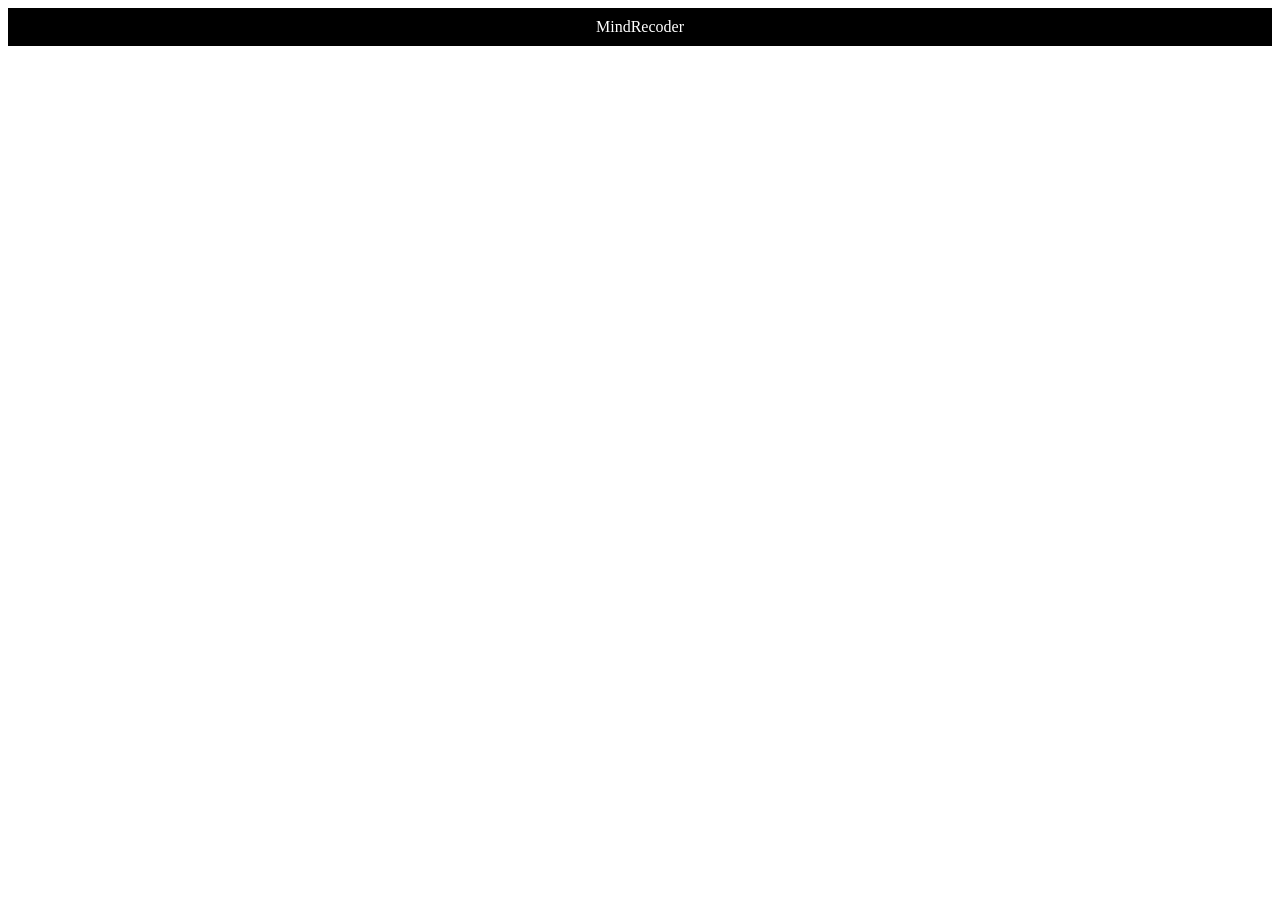
==== index.html @ 1f757cba "Create index.html" ====
<!DOCTYPE html>
<html lang="en">

<head>
  <meta charset="UTF-8" />
  <meta name="viewport" content="width=device-width, initial-scale=1.0" />
  <title>MindRecoder</title>
  <meta name="description" content="Mind Re-Coder" />
  <link rel="preconnect" href="https://fonts.googleapis.com" />
  <link
    href="https://fonts.googleapis.com/css2?family=Inter:ital,opsz,wght@0,14..32,100..900;1,14..32,100..900&display=swap"
    rel="stylesheet" />
  <link rel="icon" href="assets/Logo/logoPixel2.png" type="image/png" />
  <link rel="stylesheet" href="style.css" />
</head>

<body class="home">

  <!-- ─── NAVIGATION ─── -->
  <div style="background-color: #000000; color: #ffffff; padding: 10px; text-align: center;">MindRecoder</div>


</body>

</html>
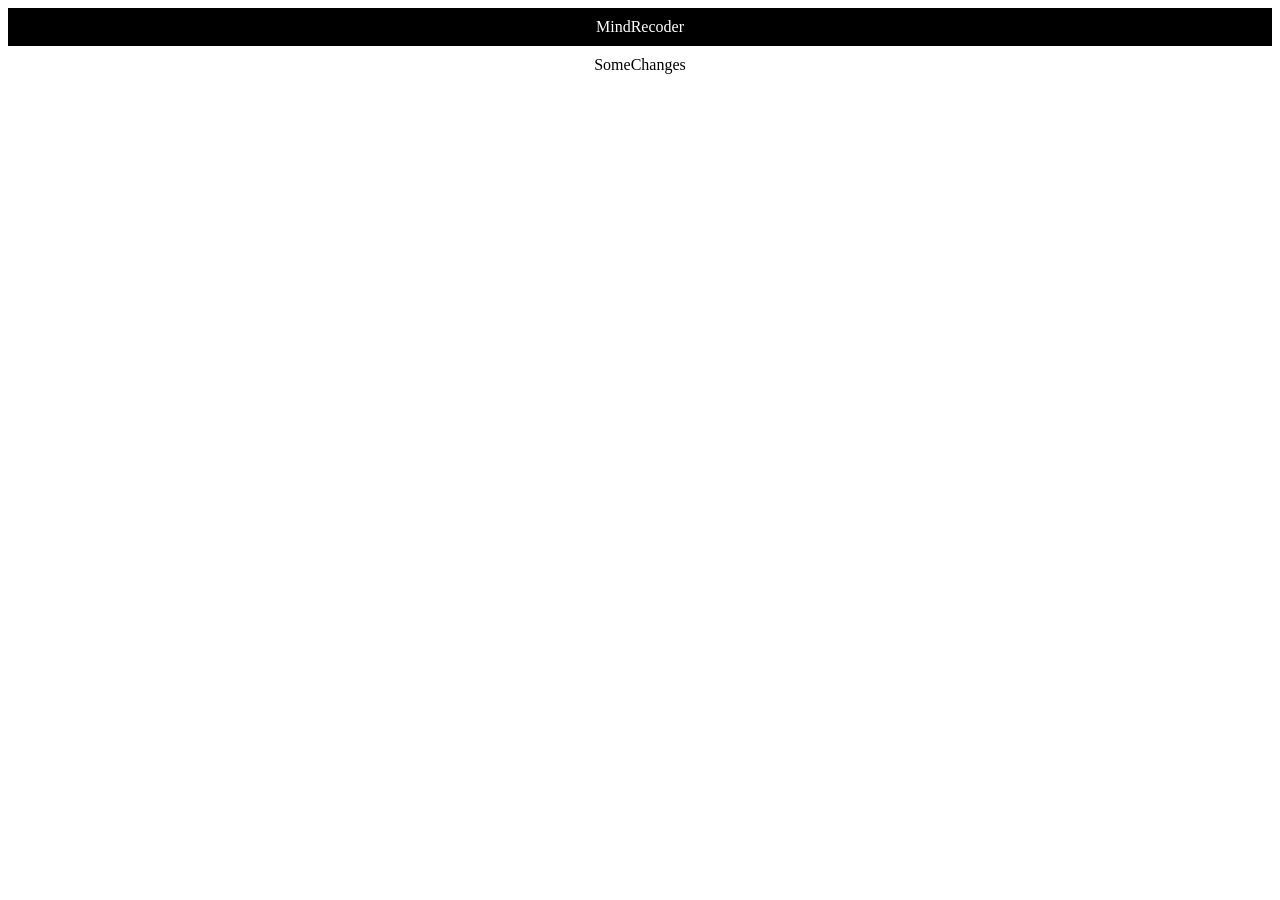
==== commit e191a18e: "some Changes" ====
--- a/index.html
+++ b/index.html
@@ -18,8 +18,8 @@
 
   <!-- ─── NAVIGATION ─── -->
   <div style="background-color: #000000; color: #ffffff; padding: 10px; text-align: center;">MindRecoder</div>
-
+  <div style="background-color: #ffffff; color: #000000; padding: 10px; text-align: center;">SomeChanges</div>
 
 </body>
 
-</html>
+</html>
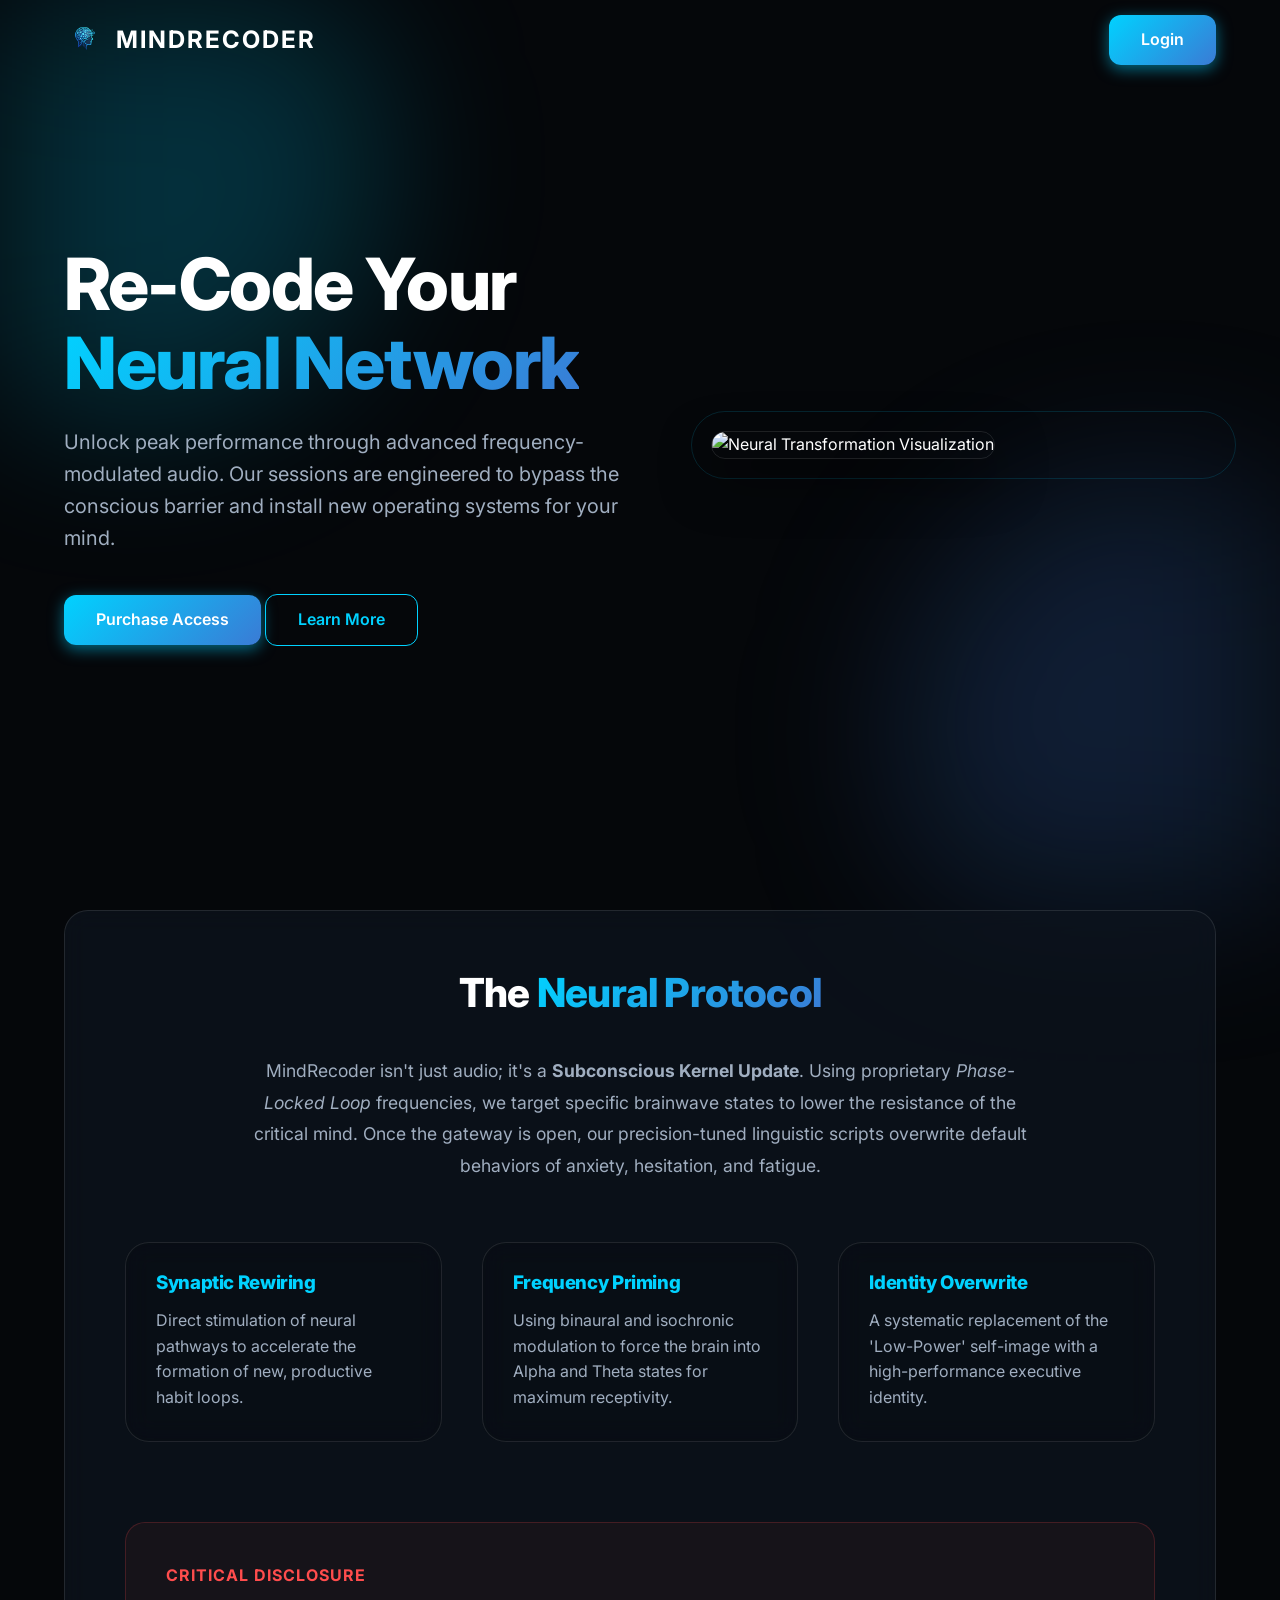
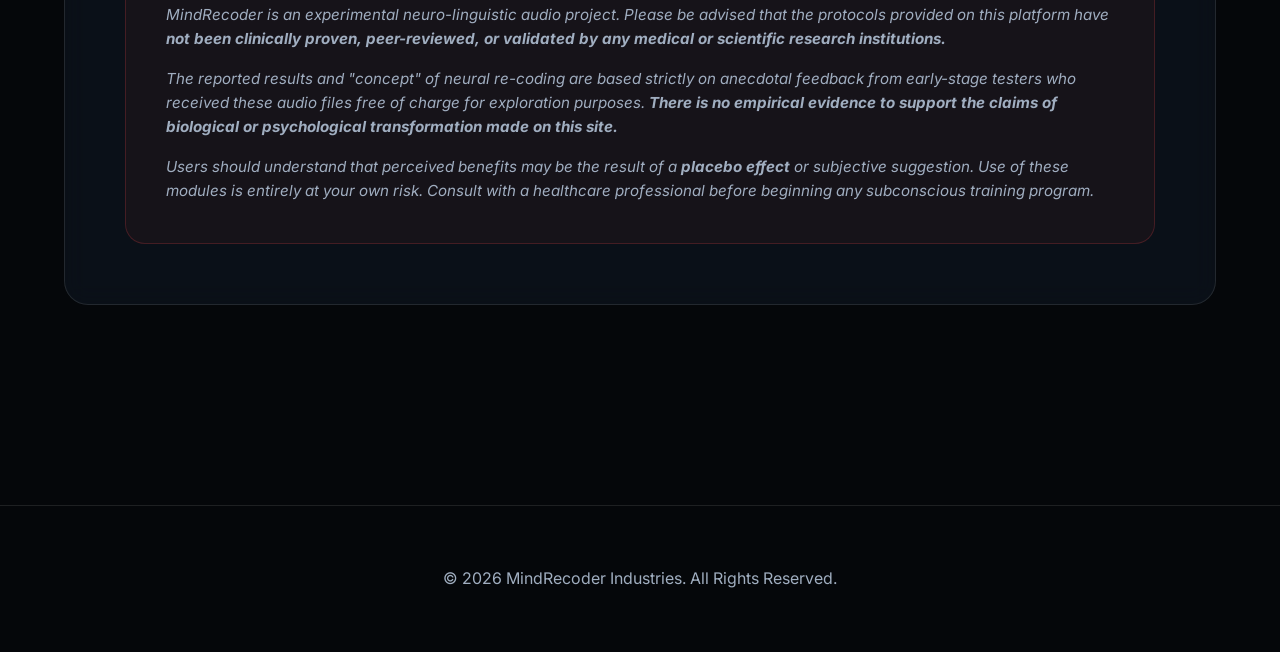
==== commit c77ff87b: "first push" ====
--- a/index.html
+++ b/index.html
@@ -1,25 +1,94 @@
 <!DOCTYPE html>
 <html lang="en">
+<head>
+    <meta charset="UTF-8">
+    <meta name="viewport" content="width=device-width, initial-scale=1.0">
+    <title>MindRecoder | Re-Code Your Reality</title>
+    <meta name="description" content="Neuro-linguistic audio programs designed to re-code your subconscious mind for success, discipline, and power.">
+    
+    <!-- Fonts -->
+    <link rel="preconnect" href="https://fonts.googleapis.com">
+    <link rel="preconnect" href="https://fonts.gstatic.com" crossorigin>
+    <link href="https://fonts.googleapis.com/css2?family=Inter:wght@400;600;700;800&display=swap" rel="stylesheet">
+    
+    <!-- Favicon -->
+    <link rel="icon" href="Assets/Logo/mrLogo.png" type="image/png">
+    
+    <!-- CSS -->
+    <link rel="stylesheet" href="style.css">
+</head>
+<body class="home-page">
+    <div class="bg-blobs">
+        <div class="blob blob-1"></div>
+        <div class="blob blob-2"></div>
+    </div>
 
-<head>
-  <meta charset="UTF-8" />
-  <meta name="viewport" content="width=device-width, initial-scale=1.0" />
-  <title>MindRecoder</title>
-  <meta name="description" content="Mind Re-Coder" />
-  <link rel="preconnect" href="https://fonts.googleapis.com" />
-  <link
-    href="https://fonts.googleapis.com/css2?family=Inter:ital,opsz,wght@0,14..32,100..900;1,14..32,100..900&display=swap"
-    rel="stylesheet" />
-  <link rel="icon" href="assets/Logo/logoPixel2.png" type="image/png" />
-  <link rel="stylesheet" href="style.css" />
-</head>
+    <nav id="navbar">
+        <div class="logo-container">
+            <img src="Assets/Logo/mrLogo.png" alt="MindRecoder Logo">
+            <span class="logo-text">MindRecoder</span>
+        </div>
+        <div class="nav-links">
+            <a href="login.html" class="btn btn-primary">Login</a>
+        </div>
+    </nav>
 
-<body class="home">
+    <main>
+        <section class="hero">
+            <div class="hero-content">
+                <h1>Re-Code Your <span class="gradient-text">Neural Network</span></h1>
+                <p>Unlock peak performance through advanced frequency-modulated audio. Our sessions are engineered to bypass the conscious barrier and install new operating systems for your mind.</p>
+                <div class="hero-btns">
+                    <a href="checkout.html" class="btn btn-primary">Purchase Access</a>
+                    <a href="#concept" class="btn btn-outline">Learn More</a>
+                </div>
+            </div>
+            <div class="hero-image">
+                <img src="Assets/Images/mrimg1.png" alt="Neural Transformation Visualization">
+            </div>
+        </section>
 
-  <!-- ─── NAVIGATION ─── -->
-  <div style="background-color: #000000; color: #ffffff; padding: 10px; text-align: center;">MindRecoder</div>
-  <div style="background-color: #ffffff; color: #000000; padding: 10px; text-align: center;">SomeChanges</div>
+        <section id="concept" style="padding: 100px 5%; max-width: 1400px; margin: 0 auto;">
+            <div class="glass" style="padding: 60px;">
+                <h2 style="font-size: 2.5rem; margin-bottom: 40px; text-align: center;">The <span class="gradient-text">Neural Protocol</span></h2>
+                
+                <div style="margin-bottom: 60px; color: var(--text-secondary); line-height: 1.8; font-size: 1.1rem; text-align: center; max-width: 800px; margin-left: auto; margin-right: auto;">
+                    <p>MindRecoder isn't just audio; it's a <strong>Subconscious Kernel Update</strong>. Using proprietary <em>Phase-Locked Loop</em> frequencies, we target specific brainwave states to lower the resistance of the critical mind. Once the gateway is open, our precision-tuned linguistic scripts overwrite default behaviors of anxiety, hesitation, and fatigue.</p>
+                </div>
 
+                <div style="display: grid; grid-template-columns: repeat(auto-fit, minmax(280px, 1fr)); gap: 40px; text-align: left;">
+                    <div class="feature glass" style="padding: 30px; background: rgba(0,0,0,0.2);">
+                        <h3 style="color: var(--accent-blue); margin-bottom: 15px;">Synaptic Rewiring</h3>
+                        <p style="color: var(--text-secondary);">Direct stimulation of neural pathways to accelerate the formation of new, productive habit loops.</p>
+                    </div>
+                    <div class="feature glass" style="padding: 30px; background: rgba(0,0,0,0.2);">
+                        <h3 style="color: var(--accent-blue); margin-bottom: 15px;">Frequency Priming</h3>
+                        <p style="color: var(--text-secondary);">Using binaural and isochronic modulation to force the brain into Alpha and Theta states for maximum receptivity.</p>
+                    </div>
+                    <div class="feature glass" style="padding: 30px; background: rgba(0,0,0,0.2);">
+                        <h3 style="color: var(--accent-blue); margin-bottom: 15px;">Identity Overwrite</h3>
+                        <p style="color: var(--text-secondary);">A systematic replacement of the 'Low-Power' self-image with a high-performance executive identity.</p>
+                    </div>
+                </div>
+
+                <!-- Disclaimer Section -->
+                <div style="margin-top: 80px; padding: 40px; border: 1px solid rgba(255, 77, 77, 0.2); border-radius: 20px; background: rgba(255, 77, 77, 0.05);">
+                    <h4 style="color: #ff4d4d; margin-bottom: 15px; font-weight: 700; text-transform: uppercase; letter-spacing: 1px;">Critical Disclosure</h4>
+                    <div style="color: var(--text-secondary); font-size: 0.95rem; font-style: italic;">
+                        <p style="margin-bottom: 15px;">MindRecoder is an experimental neuro-linguistic audio project. Please be advised that the protocols provided on this platform have <strong>not been clinically proven, peer-reviewed, or validated by any medical or scientific research institutions.</strong></p>
+                        <p style="margin-bottom: 15px;">The reported results and "concept" of neural re-coding are based strictly on anecdotal feedback from early-stage testers who received these audio files free of charge for exploration purposes. <strong>There is no empirical evidence to support the claims of biological or psychological transformation made on this site.</strong></p>
+                        <p>Users should understand that perceived benefits may be the result of a <strong>placebo effect</strong> or subjective suggestion. Use of these modules is entirely at your own risk. Consult with a healthcare professional before beginning any subconscious training program.</p>
+                    </div>
+                </div>
+            </div>
+        </section>
+    </main>
+
+
+    <footer style="padding: 60px 5%; text-align: center; color: var(--text-secondary); border-top: 1px solid var(--glass-border); margin-top: 100px;">
+        <p>&copy; 2026 MindRecoder Industries. All Rights Reserved.</p>
+    </footer>
+
+    <script src="script.js"></script>
 </body>
-
 </html>
--- a/style.css
+++ b/style.css
@@ -0,0 +1,362 @@
+:root {
+    --bg-color: #05070a;
+    --card-bg: rgba(13, 20, 31, 0.7);
+    --accent-blue: #00d2ff;
+    --accent-glow: rgba(0, 210, 255, 0.5);
+    --text-primary: #ffffff;
+    --text-secondary: #a0aec0;
+    --gradient-primary: linear-gradient(135deg, #00d2ff 0%, #3a7bd5 100%);
+    --glass-border: rgba(255, 255, 255, 0.1);
+    --nav-height: 80px;
+    --transition: all 0.3s cubic-bezier(0.4, 0, 0.2, 1);
+}
+
+* {
+    margin: 0;
+    padding: 0;
+    box-sizing: border-box;
+    font-family: 'Inter', system-ui, -apple-system, sans-serif;
+}
+
+body {
+    background-color: var(--bg-color);
+    color: var(--text-primary);
+    line-height: 1.6;
+    overflow-x: hidden;
+    min-height: 100vh;
+}
+
+/* Background Animation */
+.bg-blobs {
+    position: fixed;
+    top: 0;
+    left: 0;
+    width: 100%;
+    height: 100%;
+    z-index: -1;
+    overflow: hidden;
+    filter: blur(80px);
+}
+
+.blob {
+    position: absolute;
+    width: 40vw;
+    height: 40vw;
+    background: var(--accent-glow);
+    border-radius: 50%;
+    animation: move 20s infinite alternate;
+}
+
+.blob-1 {
+    top: -10%;
+    left: -10%;
+    background: rgba(0, 210, 255, 0.2);
+}
+
+.blob-2 {
+    bottom: -10%;
+    right: -10%;
+    background: rgba(58, 123, 213, 0.2);
+    animation-delay: -5s;
+}
+
+@keyframes move {
+    from { transform: translate(0, 0) scale(1); }
+    to { transform: translate(10%, 10%) scale(1.1); }
+}
+
+/* Typography */
+h1, h2, h3 {
+    font-weight: 800;
+    letter-spacing: -0.02em;
+    line-height: 1.1;
+}
+
+.gradient-text {
+    background: var(--gradient-primary);
+    -webkit-background-clip: text;
+    -webkit-text-fill-color: transparent;
+}
+
+/* Glassmorphism */
+.glass {
+    background: var(--card-bg);
+    backdrop-filter: blur(12px);
+    -webkit-backdrop-filter: blur(12px);
+    border: 1px solid var(--glass-border);
+    border-radius: 24px;
+}
+
+/* Navigation */
+nav {
+    height: var(--nav-height);
+    display: flex;
+    align-items: center;
+    justify-content: space-between;
+    padding: 0 5%;
+    position: fixed;
+    top: 0;
+    width: 100%;
+    z-index: 1000;
+    transition: var(--transition);
+}
+
+nav.scrolled {
+    background: rgba(5, 7, 10, 0.8);
+    backdrop-filter: blur(10px);
+    border-bottom: 1px solid var(--glass-border);
+}
+
+.logo-container {
+    display: flex;
+    align-items: center;
+    gap: 12px;
+}
+
+.logo-container img {
+    height: 40px;
+    width: auto;
+}
+
+.logo-text {
+    font-size: 1.5rem;
+    font-weight: 700;
+    text-transform: uppercase;
+    letter-spacing: 2px;
+}
+
+/* Buttons */
+.btn {
+    padding: 12px 32px;
+    border-radius: 12px;
+    font-weight: 600;
+    text-decoration: none;
+    transition: var(--transition);
+    cursor: pointer;
+    display: inline-flex;
+    align-items: center;
+    justify-content: center;
+    gap: 8px;
+    border: none;
+}
+
+.btn-primary {
+    background: var(--gradient-primary);
+    color: white;
+    box-shadow: 0 4px 15px var(--accent-glow);
+}
+
+.btn-primary:hover {
+    transform: translateY(-2px);
+    box-shadow: 0 8px 25px var(--accent-glow);
+}
+
+.btn-outline {
+    background: transparent;
+    border: 1px solid var(--accent-blue);
+    color: var(--accent-blue);
+}
+
+.btn-outline:hover {
+    background: rgba(0, 210, 255, 0.1);
+}
+
+/* Hero Section */
+.hero {
+    padding: calc(var(--nav-height) + 60px) 5% 60px;
+    display: grid;
+    grid-template-columns: 1.2fr 1fr;
+    gap: 40px;
+    align-items: center;
+    max-width: 1400px;
+    margin: 0 auto;
+    min-height: 90vh;
+}
+
+.hero-content h1 {
+    font-size: clamp(3rem, 6vw, 4.5rem);
+    margin-bottom: 24px;
+}
+
+.hero-content p {
+    font-size: 1.25rem;
+    color: var(--text-secondary);
+    margin-bottom: 40px;
+    max-width: 600px;
+}
+
+.hero-image {
+    position: relative;
+}
+
+.hero-image img {
+    width: 100%;
+    border-radius: 30px;
+    box-shadow: 0 20px 50px rgba(0, 0, 0, 0.5);
+    border: 1px solid var(--glass-border);
+}
+
+.hero-image::after {
+    content: '';
+    position: absolute;
+    inset: -20px;
+    border: 1px solid var(--accent-glow);
+    border-radius: 40px;
+    z-index: -1;
+    opacity: 0.3;
+}
+
+/* Login Page Specific */
+.centered-container {
+    display: flex;
+    flex-direction: column;
+    align-items: center;
+    justify-content: center;
+    min-height: 100vh;
+    padding: 20px;
+}
+
+.auth-card {
+    width: 100%;
+    max-width: 450px;
+    padding: 48px;
+    text-align: center;
+}
+
+.auth-card img {
+    width: 80px;
+    margin-bottom: 24px;
+}
+
+.auth-card h2 {
+    margin-bottom: 12px;
+}
+
+.auth-card p {
+    color: var(--text-secondary);
+    margin-bottom: 32px;
+}
+
+/* Animation Loader */
+.loader-container {
+    text-align: center;
+}
+
+.neural-network {
+    width: 200px;
+    height: 200px;
+    margin: 0 auto 40px;
+    position: relative;
+}
+
+.node {
+    width: 10px;
+    height: 10px;
+    background: var(--accent-blue);
+    border-radius: 50%;
+    position: absolute;
+    box-shadow: 0 0 15px var(--accent-blue);
+    animation: pulse 2s infinite;
+}
+
+@keyframes pulse {
+    0%, 100% { opacity: 0.3; transform: scale(1); }
+    50% { opacity: 1; transform: scale(1.5); }
+}
+
+/* Dashboard */
+.dashboard-header {
+    margin-top: calc(var(--nav-height) + 20px);
+    padding: 0 5%;
+    max-width: 1400px;
+    margin-left: auto;
+    margin-right: auto;
+}
+
+.product-grid {
+    display: grid;
+    grid-template-columns: repeat(auto-fill, minmax(320px, 1fr));
+    gap: 30px;
+    padding: 40px 5%;
+    max-width: 1400px;
+    margin: 0 auto;
+}
+
+.product-card {
+    padding: 24px;
+    display: flex;
+    flex-direction: column;
+    gap: 20px;
+    transition: var(--transition);
+}
+
+.product-card:hover {
+    transform: translateY(-5px);
+    border-color: var(--accent-glow);
+}
+
+.product-img {
+    width: 100%;
+    aspect-ratio: 16/9;
+    background: #1a202c;
+    border-radius: 16px;
+    overflow: hidden;
+}
+
+.product-img img {
+    width: 100%;
+    height: 100%;
+    object-fit: cover;
+}
+
+.product-info h3 {
+    font-size: 1.5rem;
+    margin-bottom: 8px;
+}
+
+.product-info p {
+    color: var(--text-secondary);
+    font-size: 0.95rem;
+}
+
+.audio-controls {
+    display: flex;
+    align-items: center;
+    gap: 12px;
+    margin-top: auto;
+}
+
+.play-btn {
+    width: 48px;
+    height: 48px;
+    border-radius: 50%;
+    background: var(--gradient-primary);
+    border: none;
+    color: white;
+    display: flex;
+    align-items: center;
+    justify-content: center;
+    cursor: pointer;
+}
+
+.download-link {
+    color: var(--accent-blue);
+    text-decoration: none;
+    font-size: 0.9rem;
+    font-weight: 600;
+}
+
+/* Responsive */
+@media (max-width: 968px) {
+    .hero {
+        grid-template-columns: 1fr;
+        text-align: center;
+    }
+    .hero-content p {
+        margin-left: auto;
+        margin-right: auto;
+    }
+    .hero-content h1 {
+        font-size: 3rem;
+    }
+}
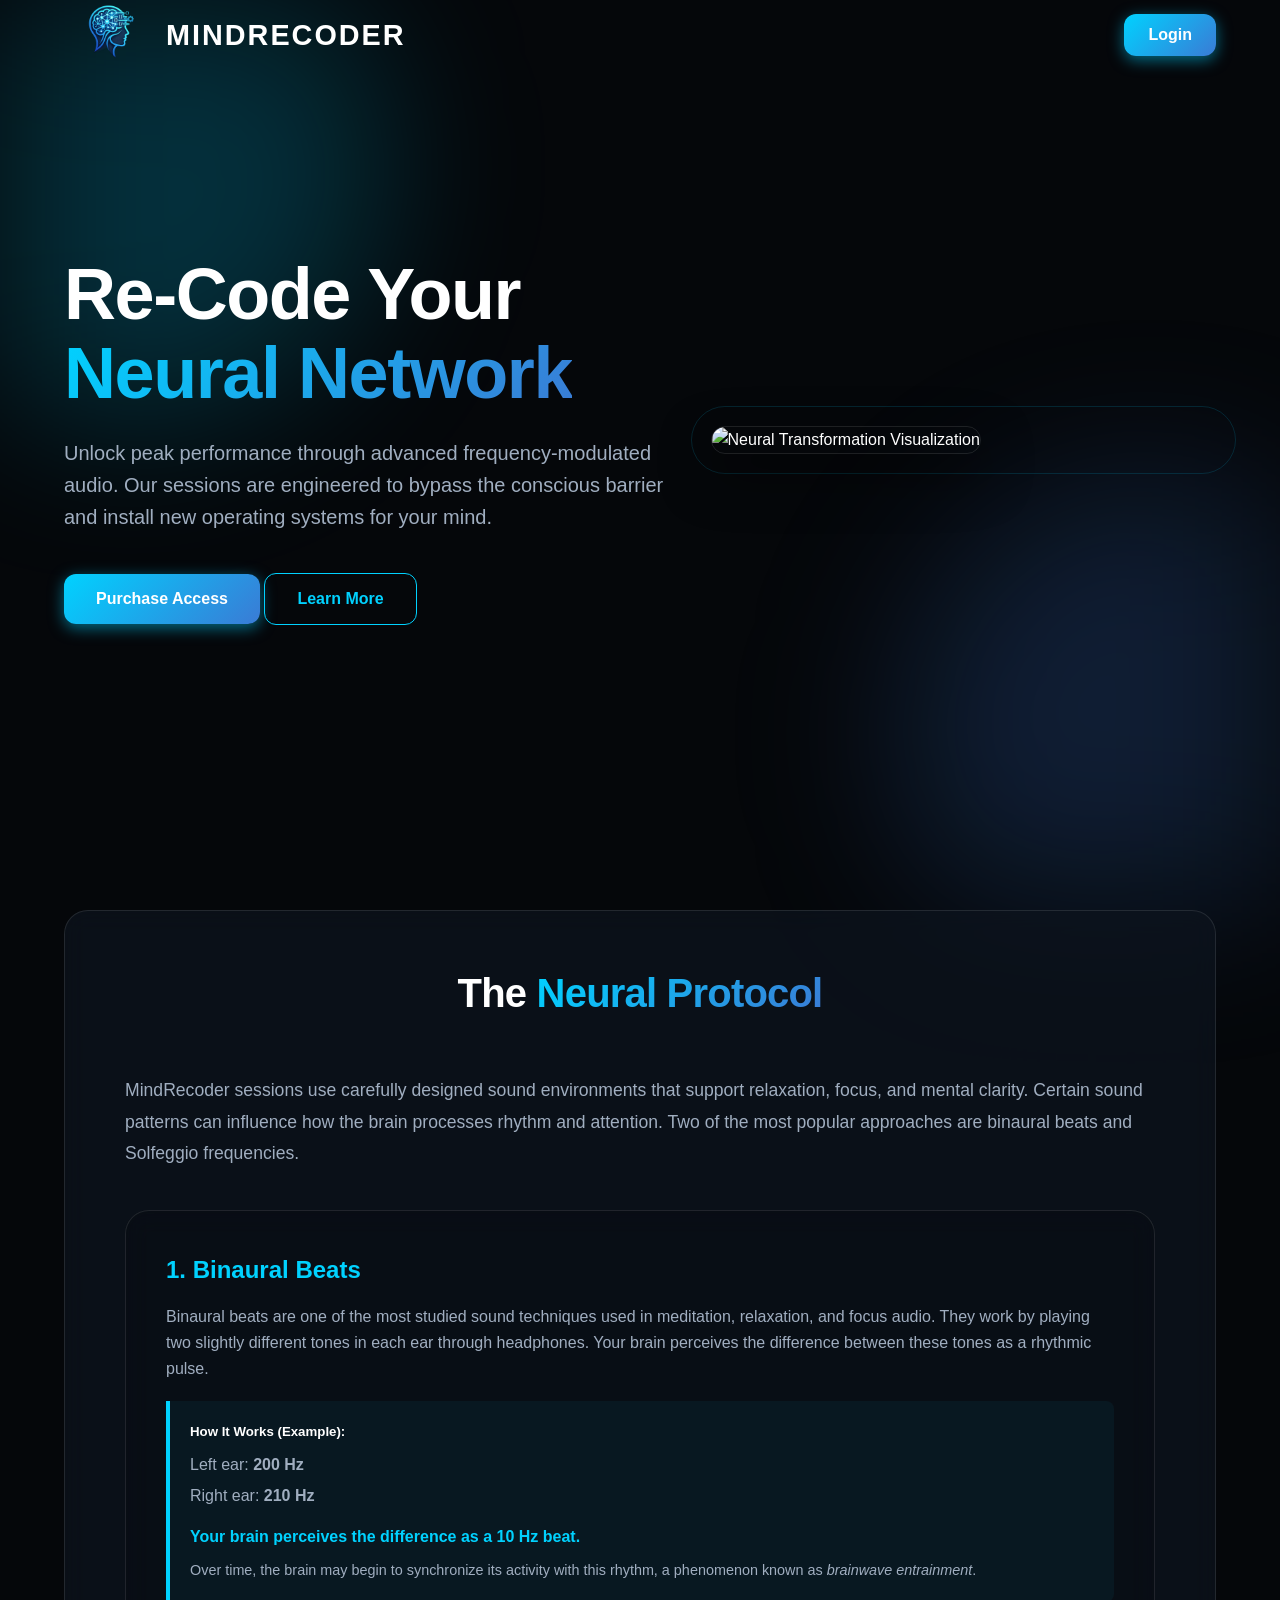
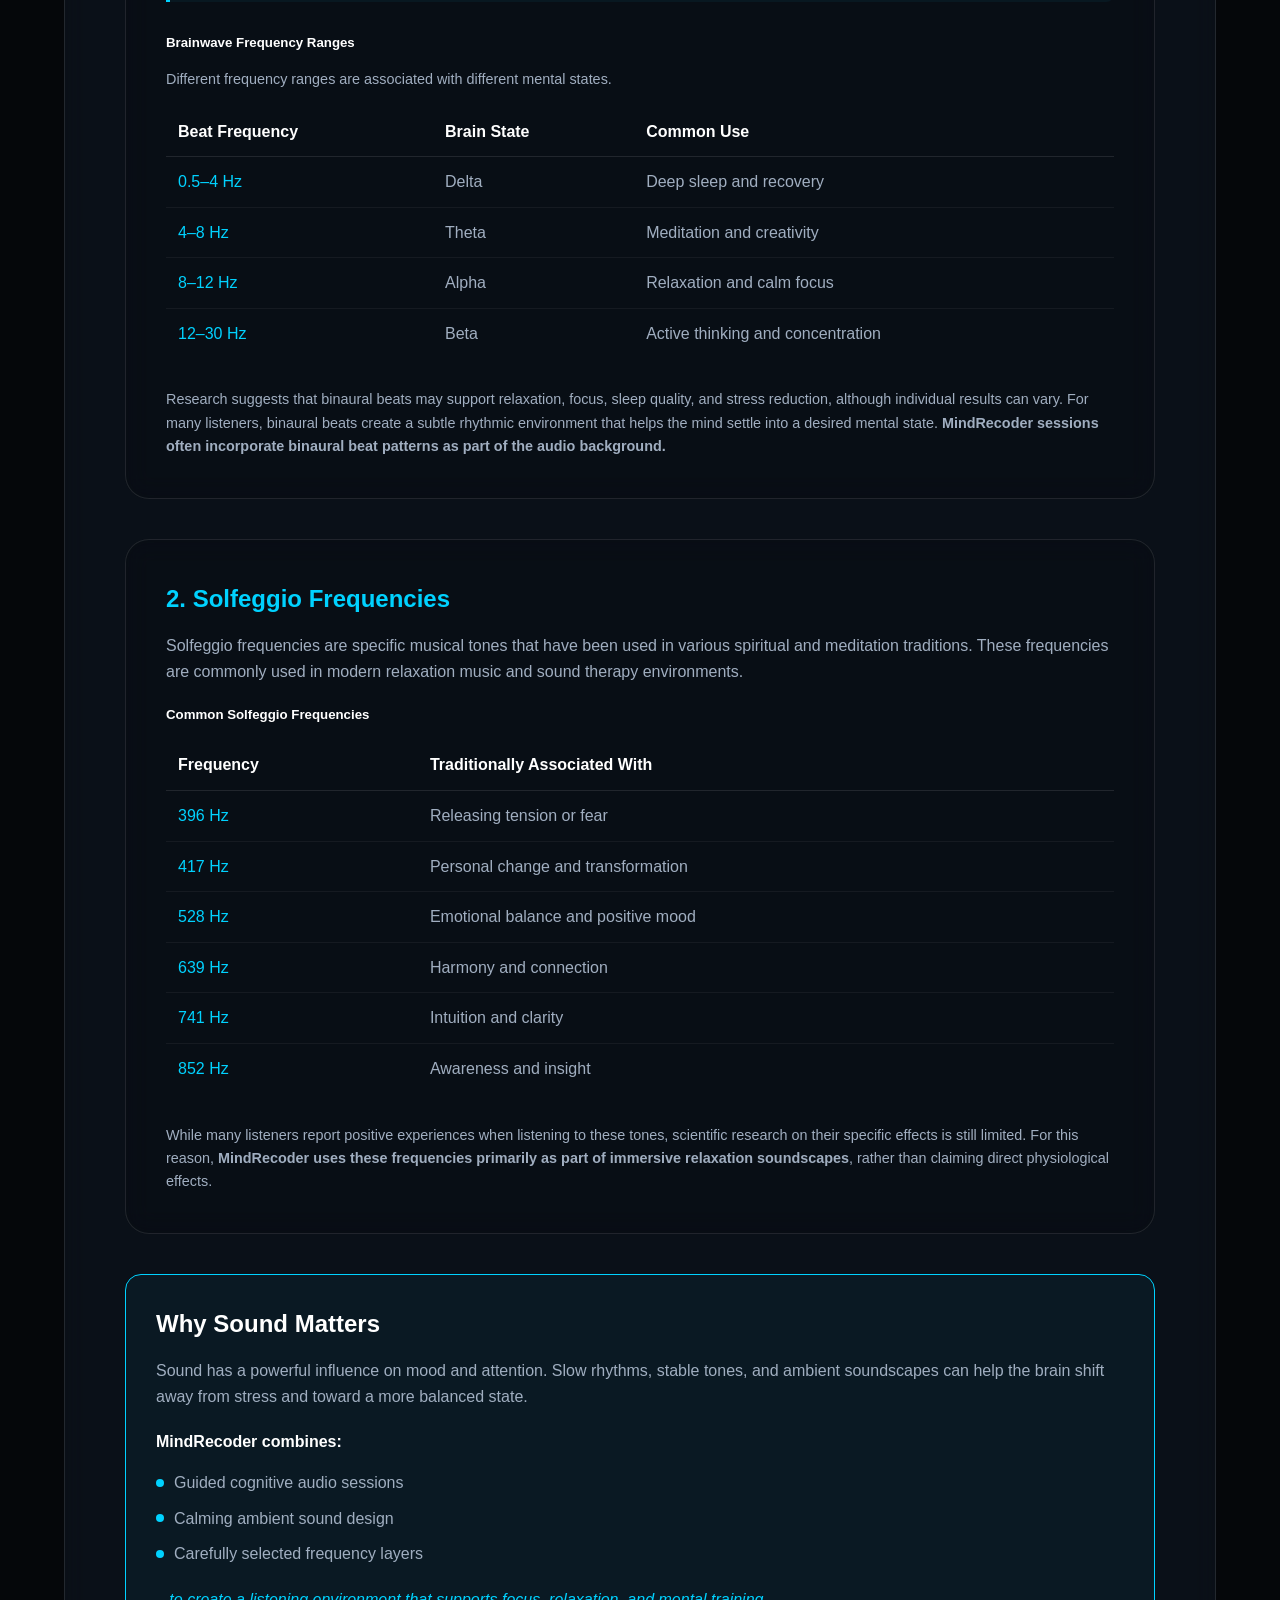
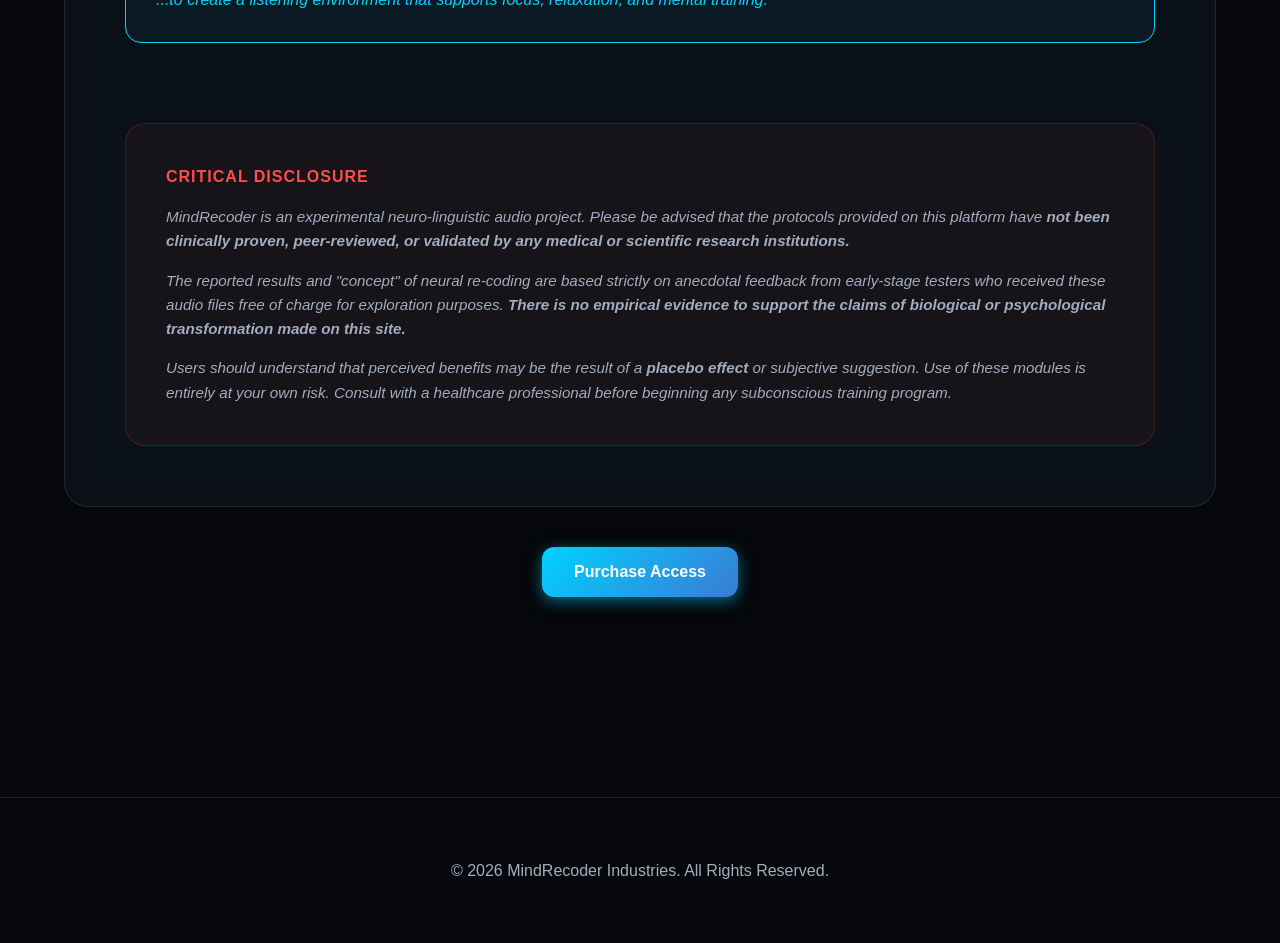
==== commit 1e1dd25b: "huge update" ====
--- a/index.html
+++ b/index.html
@@ -1,22 +1,25 @@
 <!DOCTYPE html>
 <html lang="en">
+
 <head>
     <meta charset="UTF-8">
     <meta name="viewport" content="width=device-width, initial-scale=1.0">
     <title>MindRecoder | Re-Code Your Reality</title>
-    <meta name="description" content="Neuro-linguistic audio programs designed to re-code your subconscious mind for success, discipline, and power.">
-    
+    <meta name="description"
+        content="Neuro-linguistic audio programs designed to re-code your subconscious mind for success, discipline, and power.">
+
     <!-- Fonts -->
     <link rel="preconnect" href="https://fonts.googleapis.com">
     <link rel="preconnect" href="https://fonts.gstatic.com" crossorigin>
-    <link href="https://fonts.googleapis.com/css2?family=Inter:wght@400;600;700;800&display=swap" rel="stylesheet">
-    
+    <link href="https://fonts.googleapis.com/css2?family=JetBrains+Mono:wght@400;700;800&display=swap" rel="stylesheet">
+
     <!-- Favicon -->
     <link rel="icon" href="Assets/Logo/mrLogo.png" type="image/png">
-    
+
     <!-- CSS -->
-    <link rel="stylesheet" href="style.css">
+    <link rel="stylesheet" href="style.css?v=2">
 </head>
+
 <body class="home-page">
     <div class="bg-blobs">
         <div class="blob blob-1"></div>
@@ -25,11 +28,11 @@
 
     <nav id="navbar">
         <div class="logo-container">
-            <img src="Assets/Logo/mrLogo.png" alt="MindRecoder Logo">
+            <img src="Assets/Logo/mrLogo.png" alt="MindRecoder Logo" style="width: 90px; height: 90px;">
             <span class="logo-text">MindRecoder</span>
         </div>
         <div class="nav-links">
-            <a href="login.html" class="btn btn-primary">Login</a>
+            <a href="login.html" class="btn btn-primary2">Login</a>
         </div>
     </nav>
 
@@ -37,7 +40,8 @@
         <section class="hero">
             <div class="hero-content">
                 <h1>Re-Code Your <span class="gradient-text">Neural Network</span></h1>
-                <p>Unlock peak performance through advanced frequency-modulated audio. Our sessions are engineered to bypass the conscious barrier and install new operating systems for your mind.</p>
+                <p>Unlock peak performance through advanced frequency-modulated audio. Our sessions are engineered to
+                    bypass the conscious barrier and install new operating systems for your mind.</p>
                 <div class="hero-btns">
                     <a href="checkout.html" class="btn btn-primary">Purchase Access</a>
                     <a href="#concept" class="btn btn-outline">Learn More</a>
@@ -50,45 +54,238 @@
 
         <section id="concept" style="padding: 100px 5%; max-width: 1400px; margin: 0 auto;">
             <div class="glass" style="padding: 60px;">
-                <h2 style="font-size: 2.5rem; margin-bottom: 40px; text-align: center;">The <span class="gradient-text">Neural Protocol</span></h2>
-                
-                <div style="margin-bottom: 60px; color: var(--text-secondary); line-height: 1.8; font-size: 1.1rem; text-align: center; max-width: 800px; margin-left: auto; margin-right: auto;">
-                    <p>MindRecoder isn't just audio; it's a <strong>Subconscious Kernel Update</strong>. Using proprietary <em>Phase-Locked Loop</em> frequencies, we target specific brainwave states to lower the resistance of the critical mind. Once the gateway is open, our precision-tuned linguistic scripts overwrite default behaviors of anxiety, hesitation, and fatigue.</p>
+                <h2 style="font-size: 2.5rem; margin-bottom: 40px; text-align: center;">The <span
+                        class="gradient-text">Neural Protocol</span></h2>
+
+
+
+                <!-- Sound Frequencies & Brainwave Audio -->
+                <div style="margin-top: 60px; text-align: left;">
+
+                    <p style="color: var(--text-secondary); line-height: 1.8; margin-bottom: 40px; font-size: 1.1rem;">
+                        MindRecoder sessions use carefully designed sound environments that support relaxation, focus,
+                        and mental clarity. Certain sound patterns can influence how the brain processes rhythm and
+                        attention. Two of the most popular approaches are binaural beats and Solfeggio frequencies.
+                    </p>
+
+                    <!-- Section 1: Binaural Beats -->
+                    <div class="glass" style="padding: 40px; margin-bottom: 40px; background: rgba(0,0,0,0.2);">
+                        <h4 style="font-size: 1.5rem; color: var(--accent-blue); margin-bottom: 15px;">1. Binaural Beats
+                        </h4>
+                        <p style="color: var(--text-secondary); margin-bottom: 20px; line-height: 1.6;">
+                            Binaural beats are one of the most studied sound techniques used in meditation, relaxation,
+                            and focus audio. They work by playing two slightly different tones in each ear through
+                            headphones. Your brain perceives the difference between these tones as a rhythmic pulse.
+                        </p>
+
+                        <div
+                            style="background: rgba(0, 210, 255, 0.05); border-left: 4px solid var(--accent-blue); padding: 20px; margin-bottom: 30px; border-radius: 0 8px 8px 0;">
+                            <h5 style="color: var(--text-primary); margin-bottom: 10px;">How It Works (Example):</h5>
+                            <p style="color: var(--text-secondary); margin-bottom: 5px;">Left ear: <strong>200
+                                    Hz</strong></p>
+                            <p style="color: var(--text-secondary); margin-bottom: 15px;">Right ear: <strong>210
+                                    Hz</strong></p>
+                            <p style="color: var(--accent-blue); font-weight: bold;">Your brain perceives the difference
+                                as a 10 Hz beat.</p>
+                            <p style="color: var(--text-secondary); margin-top: 10px; font-size: 0.9rem;">
+                                Over time, the brain may begin to synchronize its activity with this rhythm, a
+                                phenomenon known as <em>brainwave entrainment</em>.
+                            </p>
+                        </div>
+
+                        <h5 style="color: var(--text-primary); margin-bottom: 15px;">Brainwave Frequency Ranges</h5>
+                        <p style="color: var(--text-secondary); margin-bottom: 15px; font-size: 0.9rem;">Different
+                            frequency ranges are associated with different mental states.</p>
+
+                        <div style="overflow-x: auto;">
+                            <table
+                                style="width: 100%; border-collapse: collapse; margin-bottom: 30px; text-align: left;">
+                                <thead>
+                                    <tr
+                                        style="border-bottom: 1px solid var(--glass-border); color: var(--text-primary);">
+                                        <th style="padding: 12px; font-weight: bold;">Beat Frequency</th>
+                                        <th style="padding: 12px; font-weight: bold;">Brain State</th>
+                                        <th style="padding: 12px; font-weight: bold;">Common Use</th>
+                                    </tr>
+                                </thead>
+                                <tbody>
+                                    <tr style="border-bottom: 1px solid rgba(255,255,255,0.05);">
+                                        <td style="padding: 12px; color: var(--accent-blue);">0.5–4 Hz</td>
+                                        <td style="padding: 12px; color: var(--text-secondary);">Delta</td>
+                                        <td style="padding: 12px; color: var(--text-secondary);">Deep sleep and recovery
+                                        </td>
+                                    </tr>
+                                    <tr style="border-bottom: 1px solid rgba(255,255,255,0.05);">
+                                        <td style="padding: 12px; color: var(--accent-blue);">4–8 Hz</td>
+                                        <td style="padding: 12px; color: var(--text-secondary);">Theta</td>
+                                        <td style="padding: 12px; color: var(--text-secondary);">Meditation and
+                                            creativity</td>
+                                    </tr>
+                                    <tr style="border-bottom: 1px solid rgba(255,255,255,0.05);">
+                                        <td style="padding: 12px; color: var(--accent-blue);">8–12 Hz</td>
+                                        <td style="padding: 12px; color: var(--text-secondary);">Alpha</td>
+                                        <td style="padding: 12px; color: var(--text-secondary);">Relaxation and calm
+                                            focus</td>
+                                    </tr>
+                                    <tr>
+                                        <td style="padding: 12px; color: var(--accent-blue);">12–30 Hz</td>
+                                        <td style="padding: 12px; color: var(--text-secondary);">Beta</td>
+                                        <td style="padding: 12px; color: var(--text-secondary);">Active thinking and
+                                            concentration</td>
+                                    </tr>
+                                </tbody>
+                            </table>
+                        </div>
+                        <p style="color: var(--text-secondary); font-size: 0.9rem; line-height: 1.6;">
+                            Research suggests that binaural beats may support relaxation, focus, sleep quality, and
+                            stress reduction, although individual results can vary. For many listeners, binaural beats
+                            create a subtle rhythmic environment that helps the mind settle into a desired mental state.
+                            <strong>MindRecoder sessions often incorporate binaural beat patterns as part of the audio
+                                background.</strong>
+                        </p>
+                    </div>
+
+                    <!-- Section 2: Solfeggio Frequencies -->
+                    <div class="glass" style="padding: 40px; margin-bottom: 40px; background: rgba(0,0,0,0.2);">
+                        <h4 style="font-size: 1.5rem; color: var(--accent-blue); margin-bottom: 15px;">2. Solfeggio
+                            Frequencies</h4>
+                        <p style="color: var(--text-secondary); margin-bottom: 20px; line-height: 1.6;">
+                            Solfeggio frequencies are specific musical tones that have been used in various spiritual
+                            and meditation traditions. These frequencies are commonly used in modern relaxation music
+                            and sound therapy environments.
+                        </p>
+
+                        <h5 style="color: var(--text-primary); margin-bottom: 15px;">Common Solfeggio Frequencies</h5>
+                        <div style="overflow-x: auto;">
+                            <table
+                                style="width: 100%; border-collapse: collapse; margin-bottom: 30px; text-align: left;">
+                                <thead>
+                                    <tr
+                                        style="border-bottom: 1px solid var(--glass-border); color: var(--text-primary);">
+                                        <th style="padding: 12px; font-weight: bold;">Frequency</th>
+                                        <th style="padding: 12px; font-weight: bold;">Traditionally Associated With</th>
+                                    </tr>
+                                </thead>
+                                <tbody>
+                                    <tr style="border-bottom: 1px solid rgba(255,255,255,0.05);">
+                                        <td style="padding: 12px; color: var(--accent-blue);">396 Hz</td>
+                                        <td style="padding: 12px; color: var(--text-secondary);">Releasing tension or
+                                            fear</td>
+                                    </tr>
+                                    <tr style="border-bottom: 1px solid rgba(255,255,255,0.05);">
+                                        <td style="padding: 12px; color: var(--accent-blue);">417 Hz</td>
+                                        <td style="padding: 12px; color: var(--text-secondary);">Personal change and
+                                            transformation</td>
+                                    </tr>
+                                    <tr style="border-bottom: 1px solid rgba(255,255,255,0.05);">
+                                        <td style="padding: 12px; color: var(--accent-blue);">528 Hz</td>
+                                        <td style="padding: 12px; color: var(--text-secondary);">Emotional balance and
+                                            positive mood</td>
+                                    </tr>
+                                    <tr style="border-bottom: 1px solid rgba(255,255,255,0.05);">
+                                        <td style="padding: 12px; color: var(--accent-blue);">639 Hz</td>
+                                        <td style="padding: 12px; color: var(--text-secondary);">Harmony and connection
+                                        </td>
+                                    </tr>
+                                    <tr style="border-bottom: 1px solid rgba(255,255,255,0.05);">
+                                        <td style="padding: 12px; color: var(--accent-blue);">741 Hz</td>
+                                        <td style="padding: 12px; color: var(--text-secondary);">Intuition and clarity
+                                        </td>
+                                    </tr>
+                                    <tr>
+                                        <td style="padding: 12px; color: var(--accent-blue);">852 Hz</td>
+                                        <td style="padding: 12px; color: var(--text-secondary);">Awareness and insight
+                                        </td>
+                                    </tr>
+                                </tbody>
+                            </table>
+                        </div>
+                        <p style="color: var(--text-secondary); font-size: 0.9rem; line-height: 1.6;">
+                            While many listeners report positive experiences when listening to these tones, scientific
+                            research on their specific effects is still limited. For this reason, <strong>MindRecoder
+                                uses these frequencies primarily as part of immersive relaxation soundscapes</strong>,
+                            rather than claiming direct physiological effects.
+                        </p>
+                    </div>
+
+                    <!-- Why Sound Matters Summary -->
+                    <div
+                        style="padding: 30px; border: 1px solid var(--accent-blue); border-radius: 16px; background: rgba(0, 210, 255, 0.05);">
+                        <h4 style="font-size: 1.5rem; color: var(--text-primary); margin-bottom: 15px;">Why Sound
+                            Matters</h4>
+                        <p style="color: var(--text-secondary); margin-bottom: 20px; line-height: 1.6;">
+                            Sound has a powerful influence on mood and attention. Slow rhythms, stable tones, and
+                            ambient soundscapes can help the brain shift away from stress and toward a more balanced
+                            state.
+                        </p>
+                        <p style="color: var(--text-primary); margin-bottom: 15px; font-weight: bold;">MindRecoder
+                            combines:</p>
+                        <ul style="list-style-type: none; padding-left: 0; margin-bottom: 20px;">
+                            <li
+                                style="margin-bottom: 10px; color: var(--text-secondary); display: flex; align-items: center; gap: 10px;">
+                                <div
+                                    style="width: 8px; height: 8px; background: var(--accent-blue); border-radius: 50%;">
+                                </div>
+                                Guided cognitive audio sessions
+                            </li>
+                            <li
+                                style="margin-bottom: 10px; color: var(--text-secondary); display: flex; align-items: center; gap: 10px;">
+                                <div
+                                    style="width: 8px; height: 8px; background: var(--accent-blue); border-radius: 50%;">
+                                </div>
+                                Calming ambient sound design
+                            </li>
+                            <li style="color: var(--text-secondary); display: flex; align-items: center; gap: 10px;">
+                                <div
+                                    style="width: 8px; height: 8px; background: var(--accent-blue); border-radius: 50%;">
+                                </div>
+                                Carefully selected frequency layers
+                            </li>
+                        </ul>
+                        <p style="color: var(--accent-blue); font-style: italic;">
+                            ...to create a listening environment that supports focus, relaxation, and mental training.
+                        </p>
+                    </div>
                 </div>
 
-                <div style="display: grid; grid-template-columns: repeat(auto-fit, minmax(280px, 1fr)); gap: 40px; text-align: left;">
-                    <div class="feature glass" style="padding: 30px; background: rgba(0,0,0,0.2);">
-                        <h3 style="color: var(--accent-blue); margin-bottom: 15px;">Synaptic Rewiring</h3>
-                        <p style="color: var(--text-secondary);">Direct stimulation of neural pathways to accelerate the formation of new, productive habit loops.</p>
-                    </div>
-                    <div class="feature glass" style="padding: 30px; background: rgba(0,0,0,0.2);">
-                        <h3 style="color: var(--accent-blue); margin-bottom: 15px;">Frequency Priming</h3>
-                        <p style="color: var(--text-secondary);">Using binaural and isochronic modulation to force the brain into Alpha and Theta states for maximum receptivity.</p>
-                    </div>
-                    <div class="feature glass" style="padding: 30px; background: rgba(0,0,0,0.2);">
-                        <h3 style="color: var(--accent-blue); margin-bottom: 15px;">Identity Overwrite</h3>
-                        <p style="color: var(--text-secondary);">A systematic replacement of the 'Low-Power' self-image with a high-performance executive identity.</p>
+                <!-- Disclaimer Section -->
+                <div
+                    style="margin-top: 80px; padding: 40px; border: 1px solid rgba(255, 77, 77, 0.2); border-radius: 20px; background: rgba(255, 77, 77, 0.05);">
+                    <h4
+                        style="color: #ff4d4d; margin-bottom: 15px; font-weight: 700; text-transform: uppercase; letter-spacing: 1px;">
+                        Critical Disclosure</h4>
+                    <div style="color: var(--text-secondary); font-size: 0.95rem; font-style: italic;">
+                        <p style="margin-bottom: 15px;">MindRecoder is an experimental neuro-linguistic audio project.
+                            Please be advised that the protocols provided on this platform have <strong>not been
+                                clinically proven, peer-reviewed, or validated by any medical or scientific research
+                                institutions.</strong></p>
+                        <p style="margin-bottom: 15px;">The reported results and "concept" of neural re-coding are based
+                            strictly on anecdotal feedback from early-stage testers who received these audio files free
+                            of charge for exploration purposes. <strong>There is no empirical evidence to support the
+                                claims of biological or psychological transformation made on this site.</strong></p>
+                        <p>Users should understand that perceived benefits may be the result of a <strong>placebo
+                                effect</strong> or subjective suggestion. Use of these modules is entirely at your own
+                            risk. Consult with a healthcare professional before beginning any subconscious training
+                            program.</p>
                     </div>
                 </div>
 
-                <!-- Disclaimer Section -->
-                <div style="margin-top: 80px; padding: 40px; border: 1px solid rgba(255, 77, 77, 0.2); border-radius: 20px; background: rgba(255, 77, 77, 0.05);">
-                    <h4 style="color: #ff4d4d; margin-bottom: 15px; font-weight: 700; text-transform: uppercase; letter-spacing: 1px;">Critical Disclosure</h4>
-                    <div style="color: var(--text-secondary); font-size: 0.95rem; font-style: italic;">
-                        <p style="margin-bottom: 15px;">MindRecoder is an experimental neuro-linguistic audio project. Please be advised that the protocols provided on this platform have <strong>not been clinically proven, peer-reviewed, or validated by any medical or scientific research institutions.</strong></p>
-                        <p style="margin-bottom: 15px;">The reported results and "concept" of neural re-coding are based strictly on anecdotal feedback from early-stage testers who received these audio files free of charge for exploration purposes. <strong>There is no empirical evidence to support the claims of biological or psychological transformation made on this site.</strong></p>
-                        <p>Users should understand that perceived benefits may be the result of a <strong>placebo effect</strong> or subjective suggestion. Use of these modules is entirely at your own risk. Consult with a healthcare professional before beginning any subconscious training program.</p>
-                    </div>
-                </div>
+
+            </div>
+            <div class="hero-btns" style="margin-top: 40px; display: flex; justify-content: center;">
+                <a href="checkout.html" class="btn btn-primary">Purchase Access</a>
+
             </div>
         </section>
     </main>
 
 
-    <footer style="padding: 60px 5%; text-align: center; color: var(--text-secondary); border-top: 1px solid var(--glass-border); margin-top: 100px;">
+    <footer
+        style="padding: 60px 5%; text-align: center; color: var(--text-secondary); border-top: 1px solid var(--glass-border); margin-top: 100px;">
         <p>&copy; 2026 MindRecoder Industries. All Rights Reserved.</p>
     </footer>
 
     <script src="script.js"></script>
 </body>
+
 </html>
--- a/style.css
+++ b/style.css
@@ -7,7 +7,7 @@
     --text-secondary: #a0aec0;
     --gradient-primary: linear-gradient(135deg, #00d2ff 0%, #3a7bd5 100%);
     --glass-border: rgba(255, 255, 255, 0.1);
-    --nav-height: 80px;
+    --nav-height: 70px;
     --transition: all 0.3s cubic-bezier(0.4, 0, 0.2, 1);
 }
 
@@ -15,7 +15,8 @@
     margin: 0;
     padding: 0;
     box-sizing: border-box;
-    font-family: 'Inter', system-ui, -apple-system, sans-serif;
+    font-family: -apple-system, BlinkMacSystemFont, "Segoe UI",
+        Roboto, Helvetica, Arial, sans-serif;
 }
 
 body {
@@ -61,12 +62,19 @@
 }
 
 @keyframes move {
-    from { transform: translate(0, 0) scale(1); }
-    to { transform: translate(10%, 10%) scale(1.1); }
+    from {
+        transform: translate(0, 0) scale(1);
+    }
+
+    to {
+        transform: translate(10%, 10%) scale(1.1);
+    }
 }
 
 /* Typography */
-h1, h2, h3 {
+h1,
+h2,
+h3 {
     font-weight: 800;
     letter-spacing: -0.02em;
     line-height: 1.1;
@@ -75,6 +83,7 @@
 .gradient-text {
     background: var(--gradient-primary);
     -webkit-background-clip: text;
+    background-clip: text;
     -webkit-text-fill-color: transparent;
 }
 
@@ -119,7 +128,7 @@
 }
 
 .logo-text {
-    font-size: 1.5rem;
+    font-size: 1.8rem;
     font-weight: 700;
     text-transform: uppercase;
     letter-spacing: 2px;
@@ -144,9 +153,22 @@
     background: var(--gradient-primary);
     color: white;
     box-shadow: 0 4px 15px var(--accent-glow);
+
 }
 
 .btn-primary:hover {
+    transform: translateY(-2px);
+    box-shadow: 0 8px 25px var(--accent-glow);
+}
+
+.btn-primary2 {
+    background: var(--gradient-primary);
+    color: white;
+    box-shadow: 0 4px 15px var(--accent-glow);
+    padding: 8px 24px !important;
+}
+
+.btn-primary2:hover {
     transform: translateY(-2px);
     box-shadow: 0 8px 25px var(--accent-glow);
 }
@@ -260,8 +282,17 @@
 }
 
 @keyframes pulse {
-    0%, 100% { opacity: 0.3; transform: scale(1); }
-    50% { opacity: 1; transform: scale(1.5); }
+
+    0%,
+    100% {
+        opacity: 0.3;
+        transform: scale(1);
+    }
+
+    50% {
+        opacity: 1;
+        transform: scale(1.5);
+    }
 }
 
 /* Dashboard */
@@ -347,16 +378,85 @@
 }
 
 /* Responsive */
-@media (max-width: 968px) {
+@media (max-width: 768px) {
+    :root {
+        --nav-height: 60px;
+    }
+
+    /* Hero Responsive */
     .hero {
         grid-template-columns: 1fr;
         text-align: center;
-    }
+        padding-top: calc(var(--nav-height) + 30px);
+        gap: 30px;
+    }
+
+    .hero-content h1 {
+        font-size: 2.5rem;
+    }
+
     .hero-content p {
+        font-size: 1rem;
         margin-left: auto;
         margin-right: auto;
     }
-    .hero-content h1 {
-        font-size: 3rem;
-    }
-}
+
+    /* Nav Responsive */
+    nav {
+        padding: 0 15px;
+    }
+
+    .logo-text {
+        font-size: 1.1rem;
+        letter-spacing: 1px;
+    }
+
+    .btn {
+        padding: 10px 20px;
+        font-size: 0.9rem;
+    }
+
+    /* Concept & Grid Responsive */
+    .product-grid {
+        grid-template-columns: 1fr;
+        padding: 20px 15px;
+    }
+
+    .auth-card {
+        padding: 30px 20px;
+    }
+
+    #concept .glass {
+        padding: 30px 15px !important;
+    }
+
+    /* Dashboard Header */
+    .dashboard-header {
+        text-align: center;
+        padding: 0 15px;
+    }
+}
+
+/* Specific Phone Height Adjustments for Player */
+@media (max-width: 480px) {
+    .player-info {
+        width: 100%;
+        margin-bottom: 10px;
+    }
+
+    .player-bar {
+        flex-direction: column;
+        height: auto;
+        padding: 15px;
+        gap: 15px;
+    }
+
+    .player-bar div:last-child {
+        width: 100% !important;
+        justify-content: center !important;
+    }
+
+    .product-grid.player-active {
+        padding-bottom: 220px;
+    }
+}
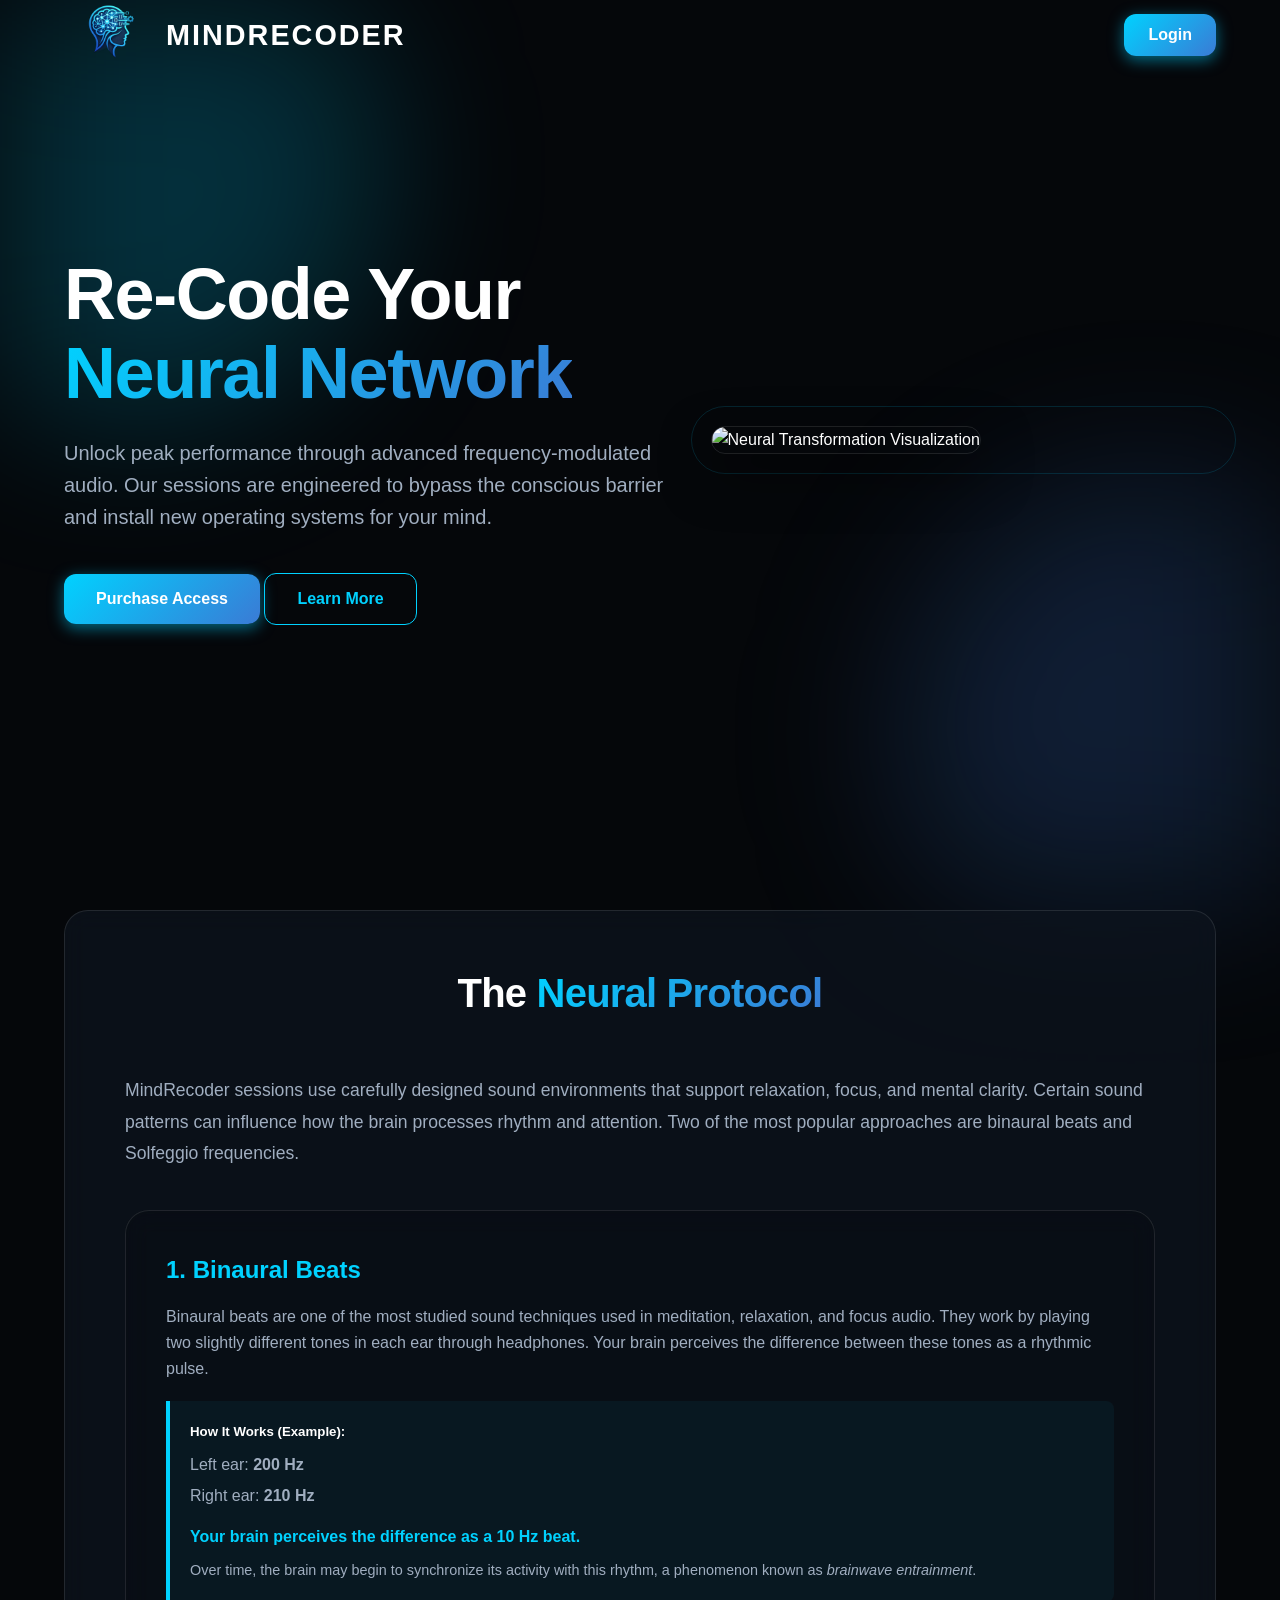
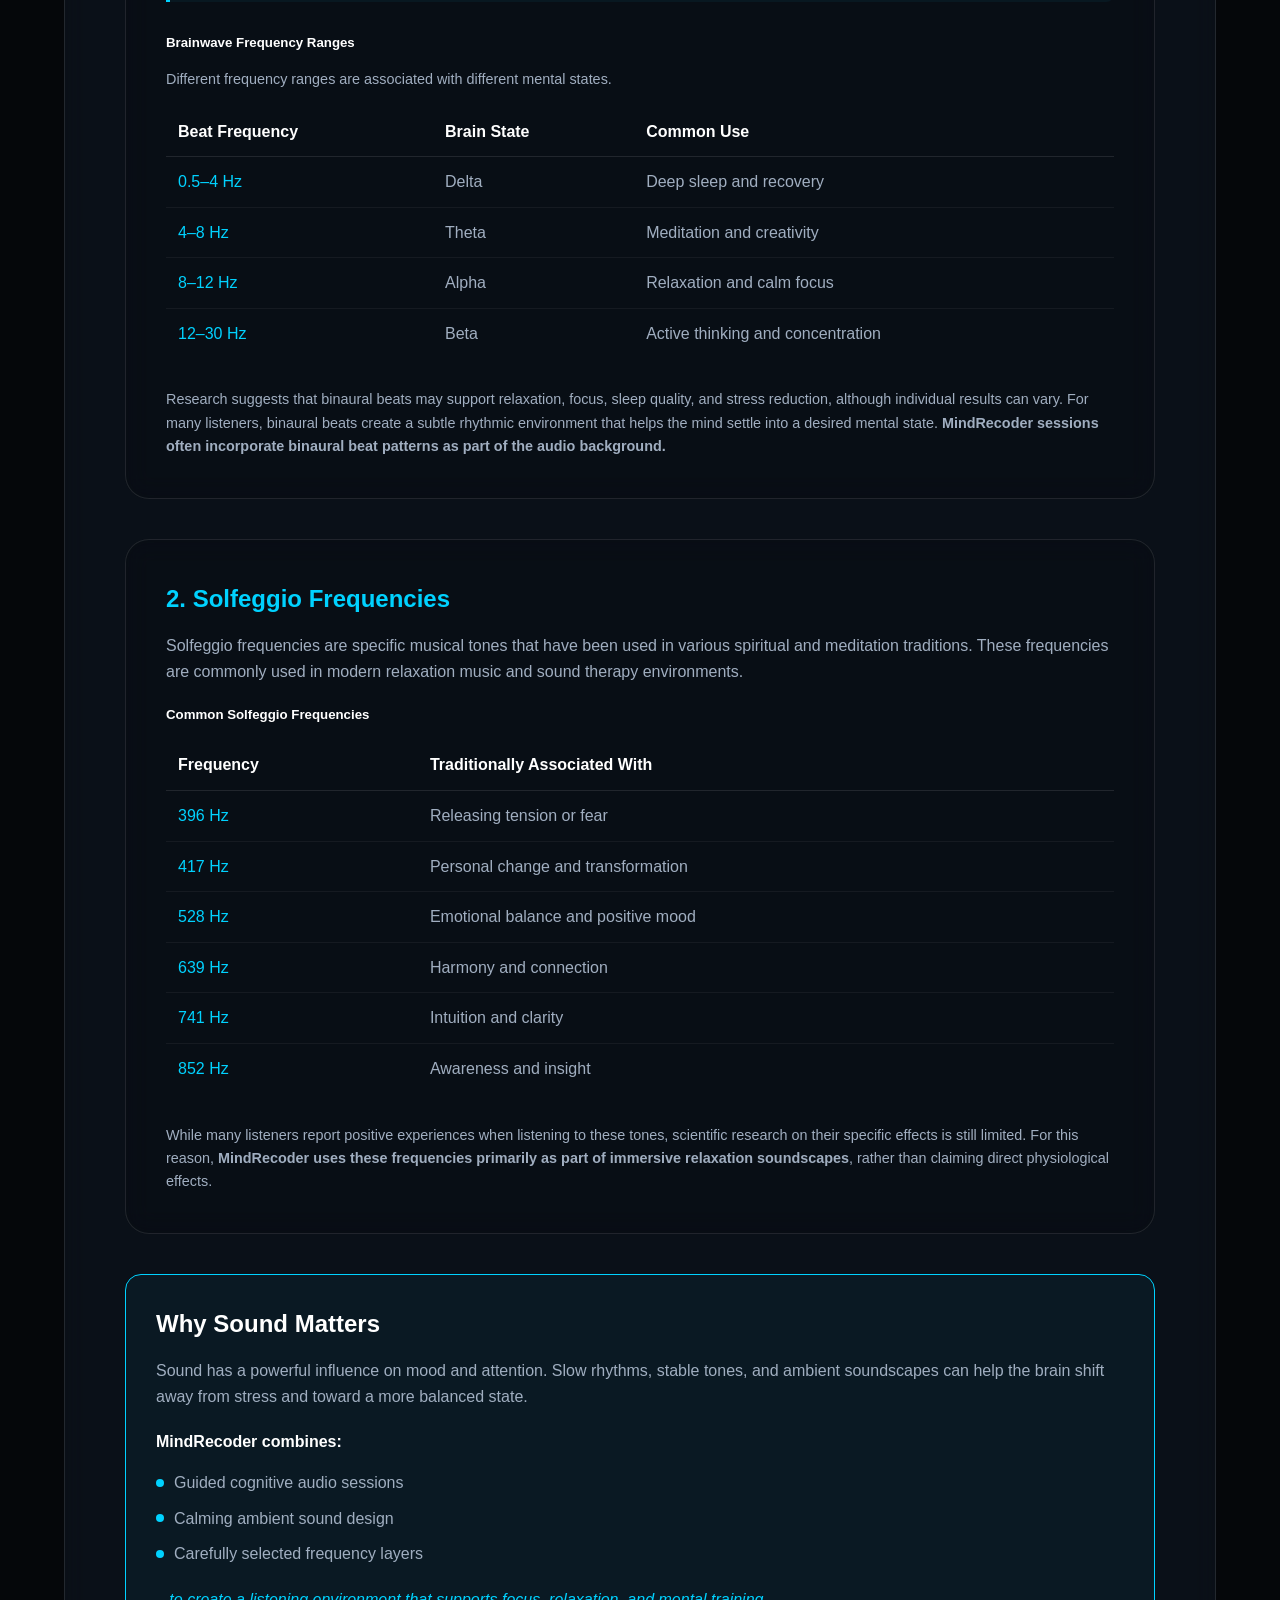
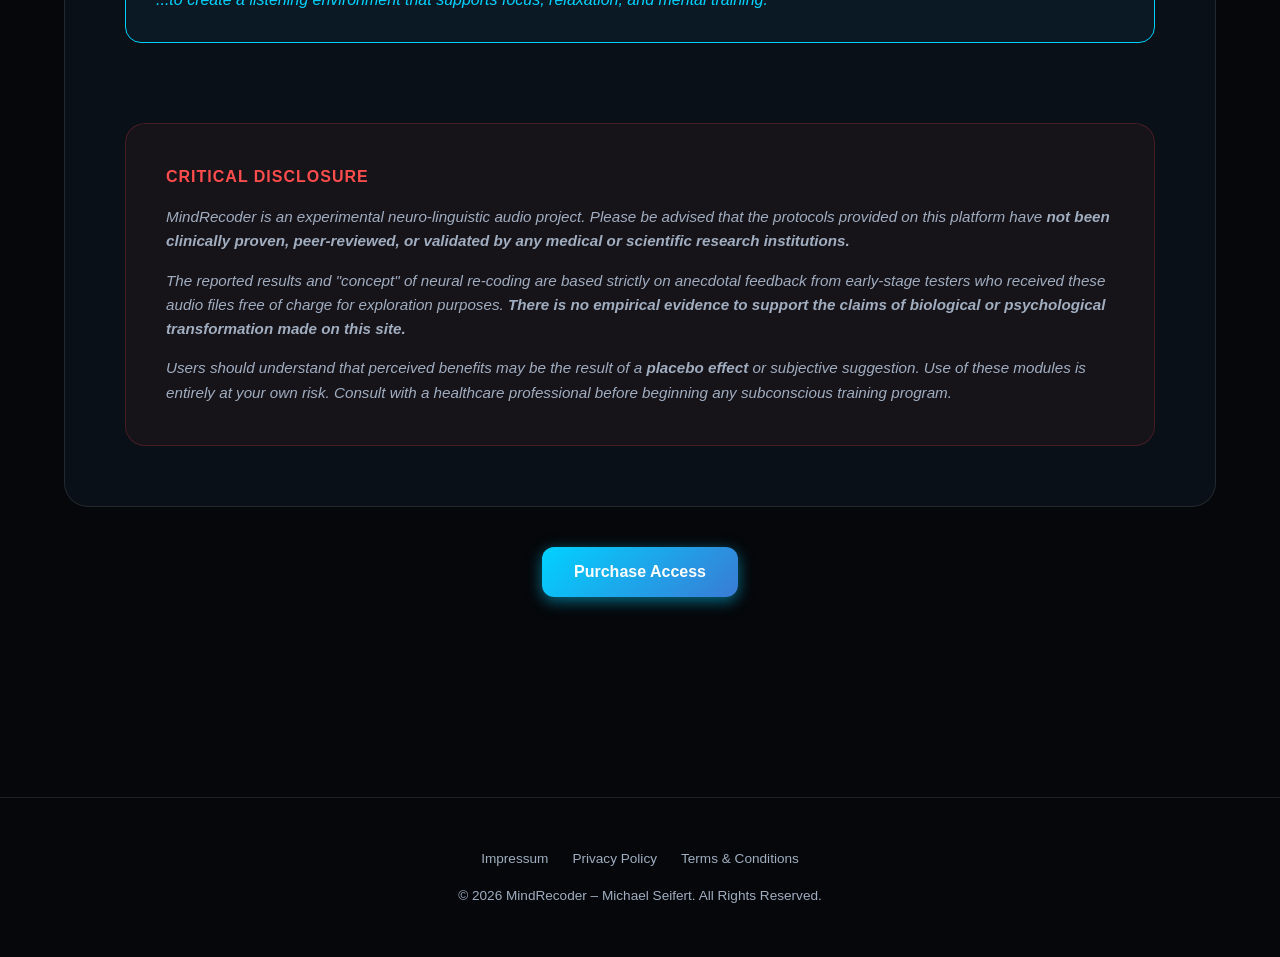
==== commit 5d253cc3: "Terms policy impressum" ====
--- a/index.html
+++ b/index.html
@@ -53,7 +53,11 @@
         </section>
 
         <section id="concept" style="padding: 100px 5%; max-width: 1400px; margin: 0 auto;">
-            <div class="glass" style="padding: 60px;">
+            <div class="glass concept-glass" style="padding: 60px;">
+                <div class="mobile-concept-image">
+                    <img src="Assets/Images/mrimg1.png" alt="Neural Transformation Visualization"
+                        style="width: 100%; border-radius: 20px; border: 1px solid var(--glass-border); box-shadow: 0 10px 30px rgba(0,0,0,0.5);">
+                </div>
                 <h2 style="font-size: 2.5rem; margin-bottom: 40px; text-align: center;">The <span
                         class="gradient-text">Neural Protocol</span></h2>
 
@@ -281,8 +285,20 @@
 
 
     <footer
-        style="padding: 60px 5%; text-align: center; color: var(--text-secondary); border-top: 1px solid var(--glass-border); margin-top: 100px;">
-        <p>&copy; 2026 MindRecoder Industries. All Rights Reserved.</p>
+        style="padding: 50px 5%; text-align: center; color: var(--text-secondary); border-top: 1px solid var(--glass-border); margin-top: 100px; font-size: 0.85rem;">
+        <div style="display: flex; justify-content: center; gap: 24px; flex-wrap: wrap; margin-bottom: 16px;">
+            <a href="impressum.html"
+                style="color: var(--text-secondary); text-decoration: none; transition: color 0.2s;"
+                onmouseover="this.style.color='var(--accent-blue)'"
+                onmouseout="this.style.color='var(--text-secondary)'">Impressum</a>
+            <a href="privacy.html" style="color: var(--text-secondary); text-decoration: none; transition: color 0.2s;"
+                onmouseover="this.style.color='var(--accent-blue)'"
+                onmouseout="this.style.color='var(--text-secondary)'">Privacy Policy</a>
+            <a href="terms.html" style="color: var(--text-secondary); text-decoration: none; transition: color 0.2s;"
+                onmouseover="this.style.color='var(--accent-blue)'"
+                onmouseout="this.style.color='var(--text-secondary)'">Terms & Conditions</a>
+        </div>
+        <p>&copy; 2026 MindRecoder – Michael Seifert. All Rights Reserved.</p>
     </footer>
 
     <script src="script.js"></script>
--- a/style.css
+++ b/style.css
@@ -377,38 +377,120 @@
     font-weight: 600;
 }
 
+.mobile-concept-image {
+    display: none;
+}
+
+.nav-corner-btn {
+    position: absolute;
+    top: 8px;
+    /* Vertically centered in 70px desktop nav */
+    right: 5%;
+    z-index: 100;
+}
+
 /* Responsive */
 @media (max-width: 768px) {
+    .nav-corner-btn {
+        top: 20px !important;
+        /* Proper centering/placement for mobile 90px nav */
+    }
+
     :root {
-        --nav-height: 60px;
+        --nav-height: 90px;
+        /* Taller nav config for bigger logo */
     }
 
     /* Hero Responsive */
     .hero {
         grid-template-columns: 1fr;
         text-align: center;
-        padding-top: calc(var(--nav-height) + 30px);
-        gap: 30px;
+        padding-top: calc(var(--nav-height) + 60px);
+        /* More space from top */
+        padding-bottom: 40px;
+        gap: 40px;
+        min-height: 60vh;
+        /* Reduce min-height since image is gone */
+        display: flex;
+        /* Switch to flex to center the content vertically */
+        align-items: center;
+        justify-content: center;
+    }
+
+    .hero-image {
+        display: none !important;
+        /* Hide image on first page */
+    }
+
+    .mobile-concept-image {
+        display: block !important;
+        /* Show in Learn More section */
+        margin-bottom: 40px;
+    }
+
+    .hero-content {
+        display: flex;
+        flex-direction: column;
+        justify-content: center;
+        margin-top: 20px;
+        /* shift the whole chunk slightly lower */
     }
 
     .hero-content h1 {
-        font-size: 2.5rem;
+        font-size: 2.8rem;
+        margin-bottom: 25px;
+        /* lower the text away from the title */
     }
 
     .hero-content p {
-        font-size: 1rem;
+        font-size: 1.1rem;
         margin-left: auto;
         margin-right: auto;
+        margin-bottom: 40px;
+        /* more margin separating buttons from the text */
+        line-height: 1.7;
+    }
+
+    .hero-btns {
+        display: flex;
+        flex-direction: column;
+        /* Stack vertically for a nicer, bolder mobile touch */
+        align-items: center;
+        width: 100%;
+        max-width: 280px;
+        /* Prevents button from getting insanely wide if stretched */
+        margin: 0 auto;
+        /* centers the container */
+        gap: 18px;
+        /* precise spacing between the two buttons */
+    }
+
+    .hero-btns .btn {
+        width: 100%;
+        /* Stretch uniformly within the 280px width */
     }
 
     /* Nav Responsive */
     nav {
-        padding: 0 15px;
+        padding: 5px 15px 0 15px;
+        /* Added 5px top padding for extra breathing room above logo */
+    }
+
+    .logo-container {
+        gap: 8px !important;
+        /* give the bigger logo a bit of space */
+    }
+
+    .logo-container img {
+        width: 75px !important;
+        height: 75px !important;
+        /* Restore a much larger logo size */
     }
 
     .logo-text {
-        font-size: 1.1rem;
-        letter-spacing: 1px;
+        font-size: 1.7rem !important;
+        /* Almost same height ratio as logo */
+        letter-spacing: 0px !important;
     }
 
     .btn {
@@ -438,25 +520,50 @@
 }
 
 /* Specific Phone Height Adjustments for Player */
-@media (max-width: 480px) {
+@media (max-width: 768px) {
+    .player-bar {
+        display: grid !important;
+        grid-template-columns: 1fr auto !important;
+        grid-template-areas: "info btn" !important;
+        padding: 15px 15px 25px 15px !important;
+        gap: 12px !important;
+        height: auto !important;
+    }
+
     .player-info {
-        width: 100%;
-        margin-bottom: 10px;
-    }
-
-    .player-bar {
-        flex-direction: column;
-        height: auto;
-        padding: 15px;
-        gap: 15px;
-    }
-
-    .player-bar div:last-child {
+        grid-area: info !important;
         width: 100% !important;
-        justify-content: center !important;
+        margin-bottom: 0 !important;
+    }
+
+    .player-controls {
+        display: contents !important;
+    }
+
+    .player-btns {
+        grid-area: btn !important;
+        justify-content: flex-end !important;
+    }
+
+    .progress-wrapper {
+        position: absolute !important;
+        bottom: 0 !important;
+        left: 0 !important;
+        width: 100% !important;
+        max-width: none !important;
+        height: 8px !important;
+        border-radius: 0 !important;
+    }
+
+    .progress-wrapper .progress-fill {
+        border-radius: 0 !important;
+    }
+
+    .player-bar>div:last-child {
+        display: none !important;
     }
 
     .product-grid.player-active {
-        padding-bottom: 220px;
+        padding-bottom: 160px !important;
     }
 }
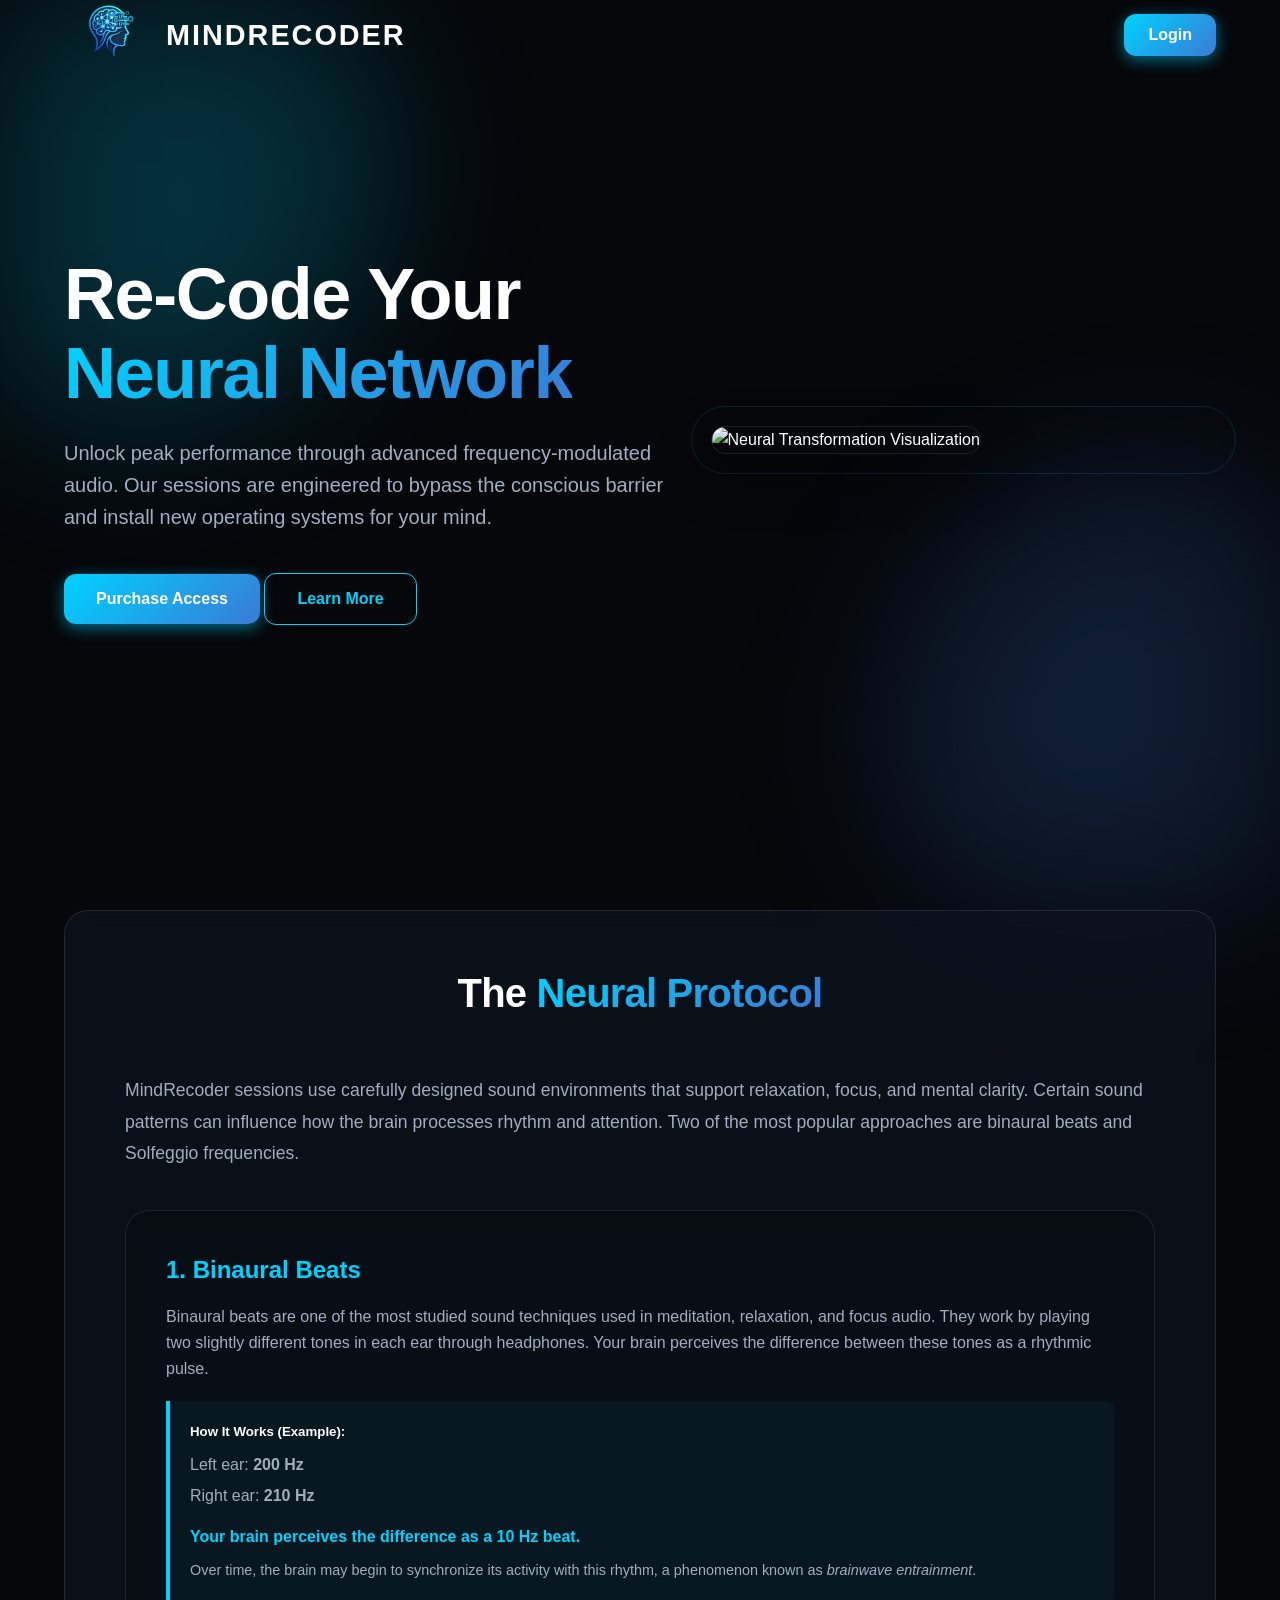
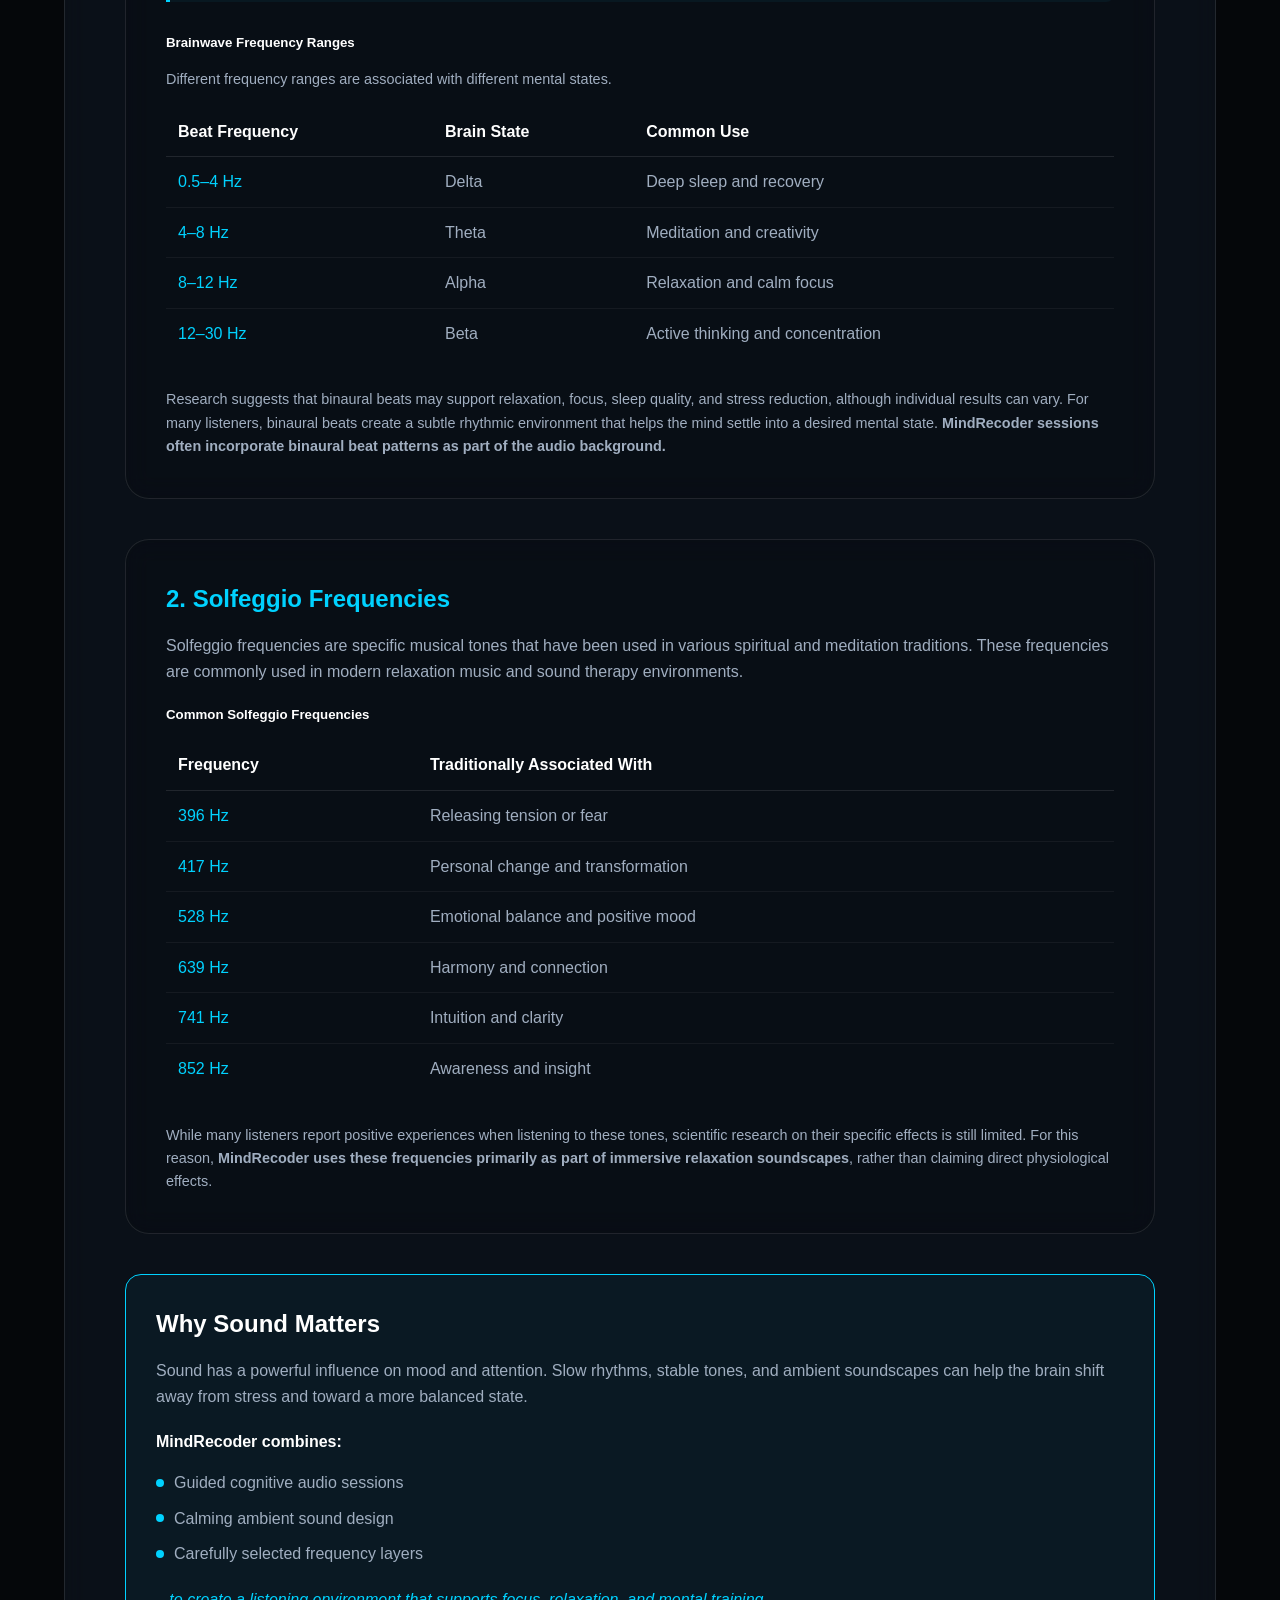
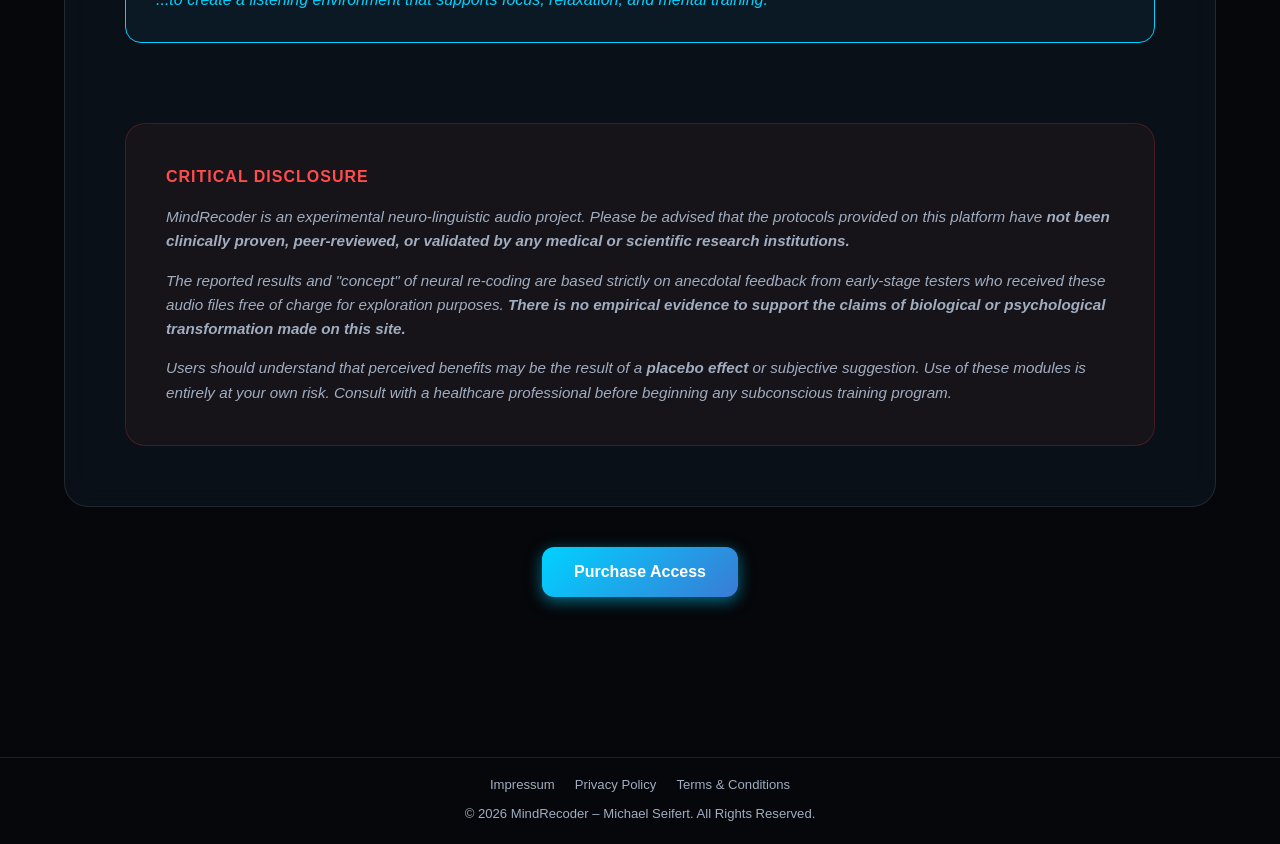
==== commit 3fc8a5be: "footer" ====
--- a/index.html
+++ b/index.html
@@ -285,8 +285,8 @@
 
 
     <footer
-        style="padding: 50px 5%; text-align: center; color: var(--text-secondary); border-top: 1px solid var(--glass-border); margin-top: 100px; font-size: 0.85rem;">
-        <div style="display: flex; justify-content: center; gap: 24px; flex-wrap: wrap; margin-bottom: 16px;">
+        style="padding: 16px 5% 20px; text-align: center; color: var(--text-secondary); border-top: 1px solid var(--glass-border); margin-top: 60px; font-size: 0.82rem;">
+        <div style="display: flex; justify-content: center; gap: 20px; flex-wrap: wrap; margin-bottom: 8px;">
             <a href="impressum.html"
                 style="color: var(--text-secondary); text-decoration: none; transition: color 0.2s;"
                 onmouseover="this.style.color='var(--accent-blue)'"
